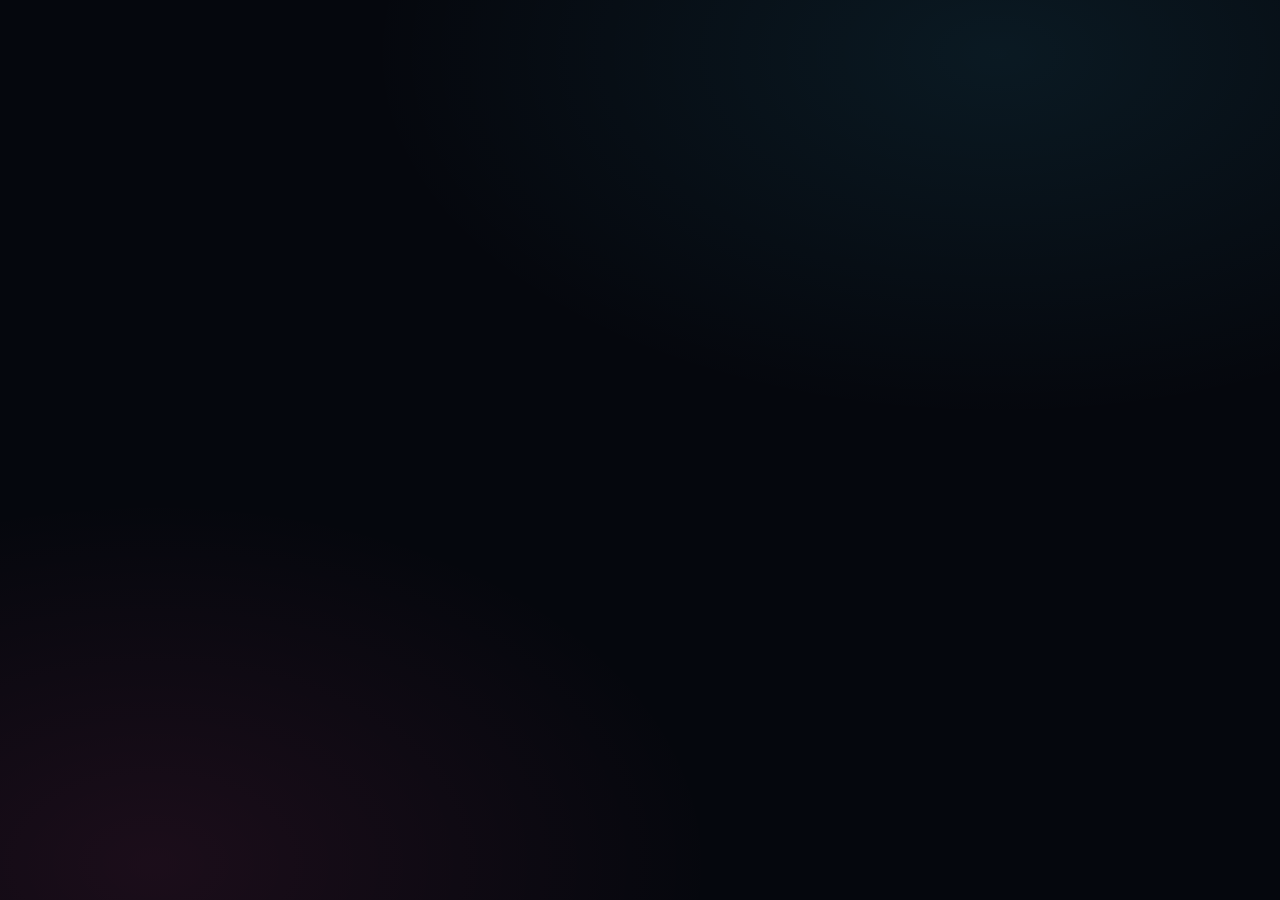
==== hansum-saigon.html @ 5d77c316 "feat: complete Saigon and Da Nang drink images - Saigon: new Signature images (images/drinks/saigon/" ====
<!DOCTYPE html>
<html lang="en">
<head>
<meta name="hansum-version" content="HANSUM-SAIGON-ORDER-V21-PORT-20260922">
<!-- HANSUM-SAIGON-ORDER-V21-PORT-20260922 -->
<meta charset="UTF-8">
<meta name="viewport" content="width=device-width,initial-scale=1,viewport-fit=cover">
<meta name="theme-color" content="#05070d">
<title>HANSUM — Shisha Omakase · v5.9.0</title>
<script src="js/vue.global.js"></script>
<script>/* Paste your deployed Cloudflare Worker URL here to enable Telegram orders. */ window.HANSUM_SAIGON_TELEGRAM_ENDPOINT = 'https://hansum-telegram-saigon.siuking0406.workers.dev';</script>
<link rel="stylesheet" href="css/order.css">
<script src="js/order-ui.js"></script>
</head>
<body>
<a class="skip" href="#main">Skip to main content</a>
<svg width="0" height="0" style="position:absolute" aria-hidden="true" focusable="false">
  <defs>
    <symbol id="i-check" viewBox="0 0 24 24"><path d="M5 12.5l4.5 4.5L19 7.5"/></symbol>
    <symbol id="i-plus" viewBox="0 0 24 24"><path d="M12 5v14M5 12h14"/></symbol>
    <symbol id="i-minus" viewBox="0 0 24 24"><path d="M5 12h14"/></symbol>
    <symbol id="i-left" viewBox="0 0 24 24"><path d="M15 5l-7 7 7 7"/></symbol>
    <symbol id="i-right" viewBox="0 0 24 24"><path d="M9 5l7 7-7 7"/></symbol>
    <symbol id="i-arrow" viewBox="0 0 24 24"><path d="M4 12h15M13 6l6 6-6 6"/></symbol>
    <symbol id="i-down" viewBox="0 0 24 24"><path d="M5 9l7 7 7-7"/></symbol>
    <symbol id="i-up" viewBox="0 0 24 24"><path d="M5 15l7-7 7 7"/></symbol>
    <symbol id="i-close" viewBox="0 0 24 24"><path d="M6 6l12 12M18 6L6 18"/></symbol>
    <symbol id="i-copy" viewBox="0 0 24 24"><rect x="9" y="9" width="11" height="11" rx="2"/><path d="M5 15V6a2 2 0 012-2h8"/></symbol>
    <symbol id="i-out" viewBox="0 0 24 24"><path d="M8 16L18 6M9 6h9v9"/></symbol>
    <symbol id="i-edit" viewBox="0 0 24 24"><path d="M4 20l4-1 11-11-3-3L5 16l-1 4zM14 7l3 3"/></symbol>
    <symbol id="i-lock" viewBox="0 0 24 24"><rect x="5" y="11" width="14" height="9" rx="2"/><path d="M8 11V8a4 4 0 018 0v3"/></symbol>
    <symbol id="i-alert" viewBox="0 0 24 24"><circle cx="12" cy="12" r="9"/><path d="M12 7.5v5.5M12 16.5v.01"/></symbol>
  </defs>
</svg>
<div id="app" v-cloak></div>

<script>
const {createApp}=Vue;
const urlParams=new URLSearchParams(window.location.search);
const rawQrTable=(urlParams.get('table')||'').trim().toUpperCase();
const normalizeTable=(value)=>{
  if(/^\d+$/.test(value)){
    const n=Number(value);
    if(n>=1&&n<=12)return String(n).padStart(2,'0');
  }
  return value;
};
const qrTable=normalizeTable(rawQrTable);
const allowedTables=['01','02','03','04','05','06','07','08','09','10','11','12'];
const hasQrTable=allowedTables.includes(qrTable);
/* Drink photos are display-only: keep them out of the basket, localStorage and Telegram payload. */
const basketItem=({img,imgPos,...rest})=>rest;
createApp({
template:HansumOrderUI.template,
mixins:[HansumOrderUI.mixin],
data(){return{
/* V2.1 interface: this page's location facts, shown by the shared UI (js/order-ui.js). Values are the ones the previous template hard-coded. */
L:{name:"Saigon",city:"Ho Chi Minh City",handle:"hansum.saigon",chooser:true,wifi:{ssid:"HANSUM",pass:"hansum12"},ig:"https://www.instagram.com/hansum.saigon/",map:"https://www.google.com/maps/search/?api=1&query=30B%20Ng%C3%B4%20%C4%90%E1%BB%A9c%20K%E1%BA%BF%2C%20B%E1%BA%BFn%20Ngh%C3%A9%2C%20District%201%2C%20Ho%20Chi%20Minh%20City%2C%20Vietnam",qrIg:"images/qr-saigon-ig.png",qrMap:"images/qr-saigon-map.png",drinkPhoto:"images/welcome-drinks.jpg",drinkPos:"50% 55%"},
/* Shisha options as previously passed to selectShisha()/selectRefill() by the template (single source for display and selection). */
shishaOptions:[{type:'Classic',name:'Blonde Leaf',price:580000,fruitHead:false},{type:'Premium',name:'Dark Leaf',price:780000,fruitHead:false},{type:'Fruit Head',name:'Fresh Fruit',price:1180000,fruitHead:true}],
refillOptions:[{type:'Refill Blonde',name:'Refill — Blonde Leaf',price:480000,leaf:'Blonde Leaf'},{type:'Refill Dark',name:'Refill — Dark Leaf',price:580000,leaf:'Dark Leaf'}],
stepNames:{1:'SHISHA',2:'BOWL',3:'FLAVOR',4:'STRENGTH',5:'COOLING',6:'ADD-ONS',7:'REVIEW'},
step:0,
tables:['01','02','03','04','05','06','07','08','09','10','11','12'],
locale:'en',languages:[{code:'en',label:'EN'},{code:'zh',label:'中文'},{code:'ko',label:'한국어'}],
translations:{
en:{wantMore:'WANT SOMETHING ELSE?',orderMoreTitle:'Order More',orderMoreHint:'Order more Shisha or Drinks anytime. The menu is still open.',drinksBtn:'DRINKS',shishaBtn:'SHISHA',back:'BACK',table:'TABLE',qrTable:'SAIGON · QR TABLE',step:'STEP',welcome:'WELCOME TO HANSUM',chooseTable:'Choose your table',chooseTableHint:'Select your table to begin your Hansum experience.',continue:'CONTINUE',shishaSelection:'Shisha Selection',shishaHint:'Choose your leaf experience.',addons:'ADD-ONS',reviewOrder:'REVIEW ORDER',subtotal:'Subtotal',vat:'8/10% VAT NOT INCLUDED',vatSentence:'Prices are exclusive of 8/10% VAT.',sending:'SENDING…',confirmShisha:'CONFIRM SHISHA ORDER',shishaSent:'SHISHA ORDER SENT',thankYou:'Thank You',shishaSentHint:'Your shisha order has been confirmed and sent to our team.',orderMore:'ORDER DRINKS & MORE',finish:'FINISH',addToOrder:'Add to your order',addToOrderHint:'Add drinks and other items. Your shisha order has already been sent to our team.',drinkCategories:'Drink categories',add:'ADD',reviewDrinkOrder:'REVIEW DRINK ORDER',additionalOrder:'ADDITIONAL ORDER',cat_Cocktails:'Cocktails',cat_FrozenSeries:'Frozen Series',cat_86:'-86°C Frozen Coffee',cat_Coffee:'Coffee',cat_Shooters:'Shooters',cat_Mocktails:'Mocktails & Soft Drinks',cat_Beer:'Beer · Soju · Wine',cat_Bottle:'Bottle Service'},
zh:{wantMore:'想再點些甚麼？',orderMoreTitle:'加點',orderMoreHint:'隨時可加點水煙或飲品，餐牌一直開放。',drinksBtn:'飲品',shishaBtn:'水煙',back:'返回',table:'枱號',qrTable:'QR 枱號',step:'步驟',welcome:'歡迎來到 HANSUM',chooseTable:'選擇您的枱號',chooseTableHint:'選擇枱號後，即可開始您的 Hansum 體驗。',continue:'繼續',shishaSelection:'水煙選擇',shishaHint:'選擇您喜歡的煙葉體驗。',addons:'附加選項',reviewOrder:'查看訂單',subtotal:'小計',vat:'未含 8/10% VAT',vatSentence:'價格未包括 8/10% VAT。',sending:'正在傳送…',confirmShisha:'確認水煙訂單',shishaSent:'水煙訂單已傳送',thankYou:'謝謝您',shishaSentHint:'您的水煙訂單已確認並傳送給我們的團隊。',orderMore:'加點飲品及其他項目',finish:'完成',addToOrder:'加入您的訂單',addToOrderHint:'加入飲品及其他項目；水煙訂單已經傳送給團隊。',drinkCategories:'飲品分類',add:'加入',reviewDrinkOrder:'查看飲品訂單',additionalOrder:'加點訂單',cat_Cocktails:'雞尾酒',cat_FrozenSeries:'冰沙系列',cat_86:'-86°C 冰凍咖啡',cat_Coffee:'咖啡',cat_Shooters:'Shot 酒',cat_Mocktails:'無酒精雞尾酒及軟飲',cat_Beer:'啤酒 · 燒酒 · 葡萄酒',cat_Bottle:'整瓶酒服務'},
ko:{wantMore:'더 필요하신가요?',orderMoreTitle:'추가 주문',orderMoreHint:'시샤와 음료를 언제든지 추가로 주문하실 수 있습니다. 메뉴는 계속 열려 있습니다.',drinksBtn:'음료',shishaBtn:'시샤',back:'뒤로',table:'테이블',qrTable:'QR 테이블',step:'단계',welcome:'HANSUM에 오신 것을 환영합니다',chooseTable:'테이블을 선택하세요',chooseTableHint:'테이블을 선택하고 Hansum 경험을 시작하세요.',continue:'계속',shishaSelection:'시샤 선택',shishaHint:'원하시는 리프 경험을 선택하세요.',addons:'추가 옵션',reviewOrder:'주문 확인',subtotal:'소계',vat:'8/10% VAT 별도',vatSentence:'가격에는 8/10% VAT가 포함되어 있지 않습니다.',sending:'전송 중…',confirmShisha:'시샤 주문 확정',shishaSent:'시샤 주문 전송 완료',thankYou:'감사합니다',shishaSentHint:'시샤 주문이 확인되어 팀에 전송되었습니다.',orderMore:'음료 및 추가 메뉴 주문',finish:'완료',addToOrder:'주문에 추가',addToOrderHint:'음료와 추가 메뉴를 선택하세요. 시샤 주문은 이미 팀에 전송되었습니다.',drinkCategories:'음료 카테고리',add:'추가',reviewDrinkOrder:'음료 주문 확인',additionalOrder:'추가 주문',cat_Cocktails:'칵테일',cat_FrozenSeries:'프로즌 시리즈',cat_86:'-86°C 프로즌 커피',cat_Coffee:'커피',cat_Shooters:'슈터',cat_Mocktails:'목테일 & 소프트 드링크',cat_Beer:'맥주 · 소주 · 와인',cat_Bottle:'보틀 서비스'}
},
order:{table:hasQrTable?qrTable:'',shishaType:'',shishaName:'',price:0,bowl:'',flavorType:'',specific:'',other:'',intensity:5,mint:0,mintiness:0,addons:[],otherAddon:''},
selectedDirections:[],
flavorDirections:[],
specificFlavors:[
{icon:'🍏',name:'DOUBLE APPLE'},{icon:'🌿',name:'MINT'},{icon:'💕',name:'LOVE 66'},{icon:'🍓',name:'LADYKILLER'}
],
addonOptions:[
{icon:'🧊',name:'Ice Hose Cooling',price:100000},
{icon:'🍵',name:'Tea Base',price:50000},
{icon:'🥛',name:'Milk Base',price:50000},
{icon:'🥃',name:'Liquor Base (2 shots)',price:150000,note:'2 shots'},
{icon:'☕',name:'Coffee Base',price:50000}
],
otherAddonEnabled:false,
basket:[],sending:false,sendMessage:'',shishaSent:false,drinkSent:false,additionalSeq:0,sessionRef:'',shishaOrderRef:'',drinkOrderRef:'',
moreCategories:[
 {label:'SIGNATURE',name:'Cocktails',items:[
  {name:'Tokyo by Night (Jupiter)',price:248000,img:'images/drinks/saigon/signature/tokyo-by-night-jupiter.webp',note:'Gin · Luxardo Maraschino Liqueur · Chocolate Liqueur'},
  {name:'Fly to the Moon',price:248000,img:'images/drinks/saigon/signature/fly-to-the-moon.webp',note:'Butterfly Pea-Infused Gin · Rosemary · Honey · Lime · Coconut Juice'},
  {name:'Cocotini (Mercury)',price:248000,img:'images/drinks/saigon/signature/cocotini-mercury.webp',note:'Rum · Coconut · Lime · Cream'},
  {name:'Old But Gold (Mars)',price:248000,img:'images/drinks/saigon/signature/old-but-gold-mars.webp',note:'Gin · Disaronno Liqueur · Umeshu · Ginger Ale'},
  {name:'Yummy (Earth)',price:248000,img:'images/drinks/saigon/signature/yummy-earth.webp',note:'Rum · Tamarind · Tabasco · Lime · Craft Beer · Bacon'},
  {name:'Sunny Sour (Venus)',price:248000,img:'images/drinks/saigon/signature/sunny-sour-venus.webp',note:'Whiskey · Jägermeister · Orangecello · Passion Fruit · Lime · Egg White'},
  {name:'California Gold (Sun)',price:248000,img:'images/drinks/saigon/signature/california-gold-sun.webp',note:'Chamomile-Infused Gin · Pineapple · Coconut · Lime'},
  {name:'Umamamia (Saturn)',price:248000,img:'images/drinks/saigon/signature/umamamia-saturn.webp',note:'Whiskey · Olive · Cherry Brandy · Bénédictine D.O.M. · Angostura'},
  {name:'Diamond Blossom (Uranus)',price:248000,img:'images/drinks/saigon/signature/diamond-blossom-uranus.webp',note:'Butterfly Pea-Infused Gin · Limoncello · Honey · Lime'},
  {name:"Bartender's Choice",price:248000,img:'images/drinks/saigon/signature/bartenders-choice.webp',note:'Feel free to ask our bartender'}]},
 {label:'CLASSIC',name:'Cocktails',items:[
  {name:'Dry Martini',price:188000,img:'images/drinks/saigon/classic-dry-martini.webp'},{name:'Negroni',price:188000,img:'images/drinks/saigon/classic-negroni.webp'},{name:'Gimlet',price:188000,img:'images/drinks/saigon/classic-gimlet.webp'},{name:"Bee's Knees",price:188000,img:'images/drinks/saigon/classic-bees-knees.webp'},
  {name:'Mojito',price:188000,img:'images/drinks/saigon/classic-mojito.webp'},{name:'Boulevardier',price:188000,img:'images/drinks/saigon/classic-boulevardier.webp'},{name:'Daiquiri',price:188000,img:'images/drinks/saigon/classic-daiquiri.webp'},{name:'Old Fashioned',price:188000,img:'images/drinks/saigon/classic-old-fashioned.webp'},
  {name:'Piña Colada',price:188000,img:'images/drinks/saigon/classic-pina-colada.webp'},{name:'Whiskey Sour',price:188000,img:'images/drinks/saigon/classic-whiskey-sour.webp'},{name:'Espresso Martini',price:188000,img:'images/drinks/saigon/classic-espresso-martini.webp'},{name:'Manhattan',price:188000,img:'images/drinks/saigon/classic-manhattan.webp'},
  {name:'Blue Hawaii',price:188000,img:'images/drinks/saigon/classic-blue-hawaii.webp'},{name:'White Russian',price:188000,img:'images/drinks/saigon/classic-white-russian.webp'},{name:'Tequila Sunrise',price:188000,img:'images/drinks/saigon/classic-tequila-sunrise.webp'},{name:'Cosmopolitan',price:188000,img:'images/drinks/saigon/classic-cosmopolitan.webp'},
  {name:'Singapore Sling',price:188000,img:'images/drinks/saigon/classic-singapore-sling.webp'},{name:'Margarita',price:188000,img:'images/drinks/saigon/classic-margarita.webp'},{name:'Long Island Iced Tea',price:188000,img:'images/drinks/saigon/classic-long-island-iced-tea.webp'},{name:'Adios Motherfucker (AMF)',price:188000,img:'images/drinks/saigon/classic-amf.webp'}]},
 {label:'TEA',name:'Tea',items:[
  {name:'Earl Grey',price:98000,img:'images/drinks/saigon/tea-earl-grey.webp'},{name:'Jasmine',price:98000,img:'images/drinks/saigon/tea-jasmine.webp'},{name:'Oolong Peach',price:98000,img:'images/drinks/saigon/tea-oolong-peach.webp'},{name:'Chamomile',price:98000,img:'images/drinks/saigon/tea-chamomile.webp'},
  {name:'Dehydrated Rose',price:98000,img:'images/drinks/saigon/tea-dehydrated-rose.webp'},{name:'Peppermint',price:98000,img:'images/drinks/saigon/tea-peppermint.webp'}]},
 {label:'COFFEE',name:'Coffee',items:[
  {name:'Espresso',price:88000,img:'images/drinks/saigon/coffee-espresso.webp'},{name:'Double Espresso',price:98000,img:'images/drinks/saigon/coffee-double-espresso.webp'},{name:'Americano',price:88000,img:'images/drinks/saigon/coffee-americano.webp'},
  {name:'Latte',price:88000,img:'images/drinks/saigon/coffee-latte.webp'},{name:'Vietnamese Iced Milk Coffee',price:98000,img:'images/drinks/saigon/coffee-vietnamese-iced-milk.webp'},{name:'Hand Drip Coffee',price:98000,img:'images/drinks/saigon/coffee-hand-drip.webp'}]},
 {label:'SHOTS',name:'Shooters',items:[
  {name:'Baby Guinness',price:118000,img:'images/drinks/saigon/shot-baby-guinness.webp',note:'Kahlúa · Baileys'},{name:'B52',price:138000,img:'images/drinks/saigon/shot-b52.webp',note:'Kahlúa · Baileys · Cointreau'},
  {name:'B55',price:158000,img:'images/drinks/saigon/shot-b55.webp',note:'Kahlúa · Baileys · Absinthe'},{name:'Duck Fart',price:148000,img:'images/drinks/saigon/shot-duck-fart.webp',note:'Kahlúa · Baileys · Whiskey'},
  {name:'Jelly Fish',price:158000,img:'images/drinks/saigon/shot-jelly-fish.webp',note:'Cacao Liqueur · Amaretto · Baileys'},{name:'Rainbow 6 Shots',price:500000,img:'images/drinks/saigon/shot-rainbow-6.webp'}]},
 {label:'REFRESH',name:'Mocktails · Soft Drinks · Water',items:[
  {name:'Mocktail',price:108000,img:'images/drinks/saigon/mocktail.webp'},{name:'Red Bull',price:65000,img:'images/drinks/saigon/soft-red-bull.webp'},{name:'Coca-Cola Original',price:65000,img:'images/drinks/saigon/soft-coca-cola-original.webp'},{name:'Coca-Cola Zero',price:65000,img:'images/drinks/saigon/soft-coca-cola-zero.webp'},{name:'Sprite',price:65000,img:'images/drinks/saigon/soft-sprite.webp'},
  {name:'Tonic Water',price:65000,img:'images/drinks/saigon/soft-tonic-water.webp'},{name:'Soda Water',price:65000,img:'images/drinks/saigon/soft-soda-water.webp'},{name:'Ginger Ale',price:65000,img:'images/drinks/saigon/soft-ginger-ale.webp'},
  {name:'Orange Juice',price:65000,img:'images/drinks/saigon/juice-orange.webp'},{name:'Pineapple Juice',price:65000,img:'images/drinks/saigon/juice-pineapple.webp'},{name:'Apple Juice',price:65000,img:'images/drinks/saigon/juice-apple.webp'},{name:'La Vie Still Water',price:78000,img:'images/drinks/saigon/water-lavie-still.webp'},{name:'La Vie Sparkling Water',price:78000,img:'images/drinks/saigon/water-lavie-sparkling.webp'}]},
 {label:'WINE',name:'Wine · Beer · Soju',items:[
  {name:'Nu Comme un Verre — Bordeaux AOC',price:980000,img:'images/drinks/saigon/wine-nu-comme-un-verre.webp',note:'Bottle · Merlot (Vegan)'},
  {name:'Le Cancre — Bordeaux AOP',price:880000,img:'images/drinks/saigon/wine-le-cancre.webp',note:'Bottle · Merlot · Cabernet Sauvignon · Cabernet Franc'},
  {name:'Domaine UBY N°7 — IGP Côtes de Gascogne',price:160000,img:'images/drinks/saigon/wine-uby-n7.webp',note:'Glass · Merlot · Tannat'},
  {name:"L'Exalté — Bordeaux AOP",price:180000,img:'images/drinks/saigon/wine-lexalte.webp',note:'Glass · Sauvignon Blanc'},
  {name:'Domaine UBY N°3 — IGP Côtes de Gascogne',price:180000,img:'images/drinks/saigon/wine-uby-n3.webp',note:'Glass · Colombard · Sauvignon Blanc'},
  {name:'Le Hardi — Bordeaux Rosé',price:980000,img:'images/drinks/saigon/wine-le-hardi.webp',note:'Bottle · Cabernet Franc · Cabernet Sauvignon'},
  {name:'Tiger Draft',price:88000,img:'images/drinks/saigon/beer-tiger-draft.webp'},{name:'Kronenbourg 1664 Blanc',price:98000,img:'images/drinks/saigon/beer-kronenbourg-1664-blanc.webp'},{name:'Carlsberg',price:98000,img:'images/drinks/saigon/beer-carlsberg.webp'},{name:'Tuborg',price:98000,img:'images/drinks/saigon/beer-tuborg.webp'},
  {name:'Chamisul Original Soju',price:168000,img:'images/drinks/saigon/soju-chamisul-original.webp'},{name:'Makgeolli',price:188000,img:'images/drinks/saigon/makgeolli.webp'}]},
 {label:'PREMIUM',name:'Bottle Service',items:[
  {name:'Safiro Classic',price:1800000},{name:'Bombay Sapphire',price:2000000},{name:'Tanqueray',price:2200000},{name:'Roku',price:2400000},{name:"Hendrick's",price:3400000},
  {name:'Jose Cuervo Silver',price:1800000},{name:'Jose Cuervo Reposado',price:1800000},{name:'Patron Silver',price:4100000},
  {name:'Absolut',price:1800000},{name:'Grey Goose',price:3000000},
  {name:'Jim Beam White',price:1800000},{name:'Jack Daniels',price:2200000},{name:"Dewar's 12 Years",price:2200000},{name:'Tenjaku Blended Malt',price:2500000},
  {name:"Maker's Mark",price:2500000},{name:'Monkey Shoulder',price:2900000},{name:"The Glenlivet Founder's Reserve",price:3600000},
  {name:'Bacardi White Rum',price:1800000},{name:'Captain Morgan',price:2000000},{name:'Zacapa Ambar 12',price:2600000},
  {name:'Alfonso X.O',price:1800000},{name:'Hennessy V.S.O.P',price:3400000}]}
]
}},
watch:{
  order:{deep:true,handler(){this.persistState()}},
  basket:{deep:true,handler(){this.persistState()}},
  step(){this.persistState()}
},
computed:{
showSpecific(){return this.order.shishaType==='Classic'||this.order.shishaType==='Refill Blonde'},
canContinueFlavor(){
if(this.order.flavorType==='Other')return this.order.other.trim().length>0;
if(this.order.flavorType==='Omakase'||this.order.flavorType==='Specific')return true;
return this.selectedDirections.length>0
},
flavorSummary(){
if(this.order.flavorType==='Specific')return this.order.specific;
if(this.order.flavorType==='Other')return this.order.other;
if(this.order.flavorType==='Omakase')return 'HANSUM OMAKASE';
return this.selectedDirections.join(' · ')
},
flavorSelectedLabel(){
if(this.order.flavorType==='Other')return this.flavorSummary.trim();
return this.flavorSummary.toLowerCase().replace(/\b[a-z]/g,c=>c.toUpperCase())
},
bowlLabel(){const b=this.order.bowl||'';if(b.indexOf('Egyptian')===0)return 'Egyptian Bowl';if(b.indexOf('Phunnel')===0)return 'Phunnel Bowl';return b},
addonTotal(){return this.order.addons.reduce((s,a)=>s+a.price,0)},
totalPrice(){return this.order.price+this.addonTotal},
grandTotal(){return this.order.price+this.addonTotal+this.basket.reduce((s,i)=>s+i.price*i.qty,0)},
basketTotal(){return this.basket.reduce((s,i)=>s+i.price*i.qty,0)},
basketCount(){return this.basket.reduce((s,i)=>s+i.qty,0)},
  prefMax(){return this.order.shishaType==='Classic'?5:10},
  displayStep(){return this.step>=6?this.step-1:this.step},
  tableLocked(){return hasQrTable},
  vatLabel(){return this.t('vat')},
  localizedStepNames(){
    const labels={en:{1:'SHISHA',2:'BOWL',3:'FLAVOR',4:'PREFERENCES',5:'COOLING',6:'ADD-ONS',7:'REVIEW'},zh:{1:'水煙',2:'煙碗',3:'風味',4:'偏好',5:'涼感',6:'附加選項',7:'確認'},ko:{1:'시샤',2:'보울',3:'향',4:'선호도',5:'쿨링',6:'추가 옵션',7:'확인'}};
    return labels[this.locale]||labels.en
  }
},
methods:{
  t(key){return (this.translations[this.locale]&&this.translations[this.locale][key])||this.translations.en[key]||key},
  setLocale(locale){this.locale=locale;try{localStorage.setItem('hansumLocale',locale)}catch(e){}},
  categoryTitle(cat){const keys={'Cocktails':'cat_Cocktails','Frozen Series':'cat_FrozenSeries','-86°C Frozen Coffee':'cat_86','Coffee':'cat_Coffee','Shooters':'cat_Shooters','Mocktails & Soft Drinks':'cat_Mocktails','Beer · Soju · Wine':'cat_Beer','Bottle Service':'cat_Bottle'};return this.t(keys[cat.name]||cat.name)},
  scrollToCategory(index){const target=document.getElementById('category-'+index);if(target)target.scrollIntoView({behavior:'smooth',block:'start'})},
  next(){if(this.step<8)this.step++},
clampPreferences(){
  const max=this.prefMax;
  if(this.order.intensity>max)this.order.intensity=max;
  if(this.order.intensity<0)this.order.intensity=0;
  if(this.order.mint>max)this.order.mint=max;
  if(this.order.mint<0)this.order.mint=0;
  if(this.order.mintiness>max)this.order.mintiness=max;
  if(this.order.mintiness<0)this.order.mintiness=0;
},
setPref(field,event){
  let v=Math.round(Number(event.target.value));
  if(!Number.isFinite(v))v=1;
  if(v<0)v=0;
  const max=this.prefMax;
  if(v>max)v=max;
  this.order[field]=v;
  event.target.value=v;
},
nextFromPreferences(){this.clampPreferences();this.step=6},
setDirections(dark){
this.flavorDirections=dark?[
{icon:'🍓',name:'FRUITY',description:'Sweet and easy to enjoy.'},
{icon:'🍋',name:'CITRUS',description:'Bright and zesty.'},
{icon:'🍦',name:'CREAMY',description:'Smooth and dessert-like.'},
{icon:'🌸',name:'FLORAL',description:'Light and elegant.'},
{icon:'🍵',name:'TEA',description:'Aromatic and layered.'},
{icon:'🪵',name:'WOOD',description:'Deep and aromatic.'}
]:[
{icon:'🍓',name:'FRUITY',description:'Sweet and easy to enjoy.'},
{icon:'🍋',name:'CITRUS',description:'Bright and zesty.'},
{icon:'🍦',name:'CREAMY',description:'Smooth and dessert-like.'}
]},
selectShisha(type,name,price,fruitHead){
Object.assign(this.order,{shishaType:type,shishaName:name,price,bowl:'',flavorType:'',specific:'',other:''});
this.selectedDirections=[];
this.setDirections(type!=='Classic');
this.clampPreferences();
this.step=fruitHead?3:2
},
selectRefill(name,price,leaf){
Object.assign(this.order,{shishaType:leaf==='Blonde Leaf'?'Refill Blonde':'Refill Dark',shishaName:name,price,bowl:'',flavorType:'',specific:'',other:''});
this.selectedDirections=[];
this.setDirections(leaf!=='Blonde Leaf');
this.clampPreferences();
this.step=3
},
selectBowl(bowl){this.order.bowl=bowl;this.step=3},
toggleDirection(d){
this.order.flavorType='Direction';this.order.specific='';
const i=this.selectedDirections.indexOf(d);
if(i>-1)this.selectedDirections.splice(i,1);
else if(this.selectedDirections.length<3)this.selectedDirections.push(d);
else this.say('You can blend up to three. Tap one to swap it out.')
},
selectSpecific(f){this.order.flavorType='Specific';this.order.specific=f;this.order.other='';this.selectedDirections=[]},
selectOther(){this.order.flavorType='Other';this.order.specific='';this.selectedDirections=[]},
selectOmakase(){this.order.flavorType='Omakase';this.order.specific='';this.order.other='';this.selectedDirections=[]},
nextFromFlavor(){if(this.canContinueFlavor)this.step=4},
toggleAddon(a){
const i=this.order.addons.findIndex(x=>x.name===a.name);
if(i>-1)this.order.addons.splice(i,1);else this.order.addons.push({name:a.name,price:a.price})
},
isAddonSelected(n){return this.order.addons.some(a=>a.name===n)},
toggleOtherAddon(){this.otherAddonEnabled=!this.otherAddonEnabled;if(!this.otherAddonEnabled)this.order.otherAddon=''},
itemQty(name){const item=this.basket.find(x=>x.name===name);return item?item.qty:0},
changeQty(item,delta){
  const i=this.basket.findIndex(x=>x.name===item.name);
  if(i<0 && delta>0){this.basket.push({...basketItem(item),qty:1});return}
  if(i<0)return;
  this.basket[i].qty+=delta;
  if(this.basket[i].qty<=0)this.basket.splice(i,1);
},
generateRef(prefix){
  if(this.sessionRef)return `${prefix}-${this.sessionRef}`;
  const d=new Date();
  const stamp=`${String(d.getFullYear()).slice(-2)}${String(d.getMonth()+1).padStart(2,'0')}${String(d.getDate()).padStart(2,'0')}`;
  this.sessionRef=`${stamp}-${Math.random().toString(36).slice(2,6).toUpperCase()}`;
  this.persistState();
  return `${prefix}-${this.sessionRef}`;
},
persistState(){
  try{localStorage.setItem('hansumOrderV55',JSON.stringify({step:this.step,order:this.order,selectedDirections:this.selectedDirections,basket:this.basket,shishaSent:this.shishaSent,drinkSent:this.drinkSent,additionalSeq:this.additionalSeq,sessionRef:this.sessionRef,shishaOrderRef:this.shishaOrderRef,drinkOrderRef:this.drinkOrderRef,otherAddonEnabled:this.otherAddonEnabled,sentLog:this.sentLog,tableConfirmed:this.tableConfirmed}));}catch(e){}
},
restoreState(){
  try{
    const raw=localStorage.getItem('hansumOrderV55') || localStorage.getItem('hansumOrderV53'); if(!raw)return;
    const saved=JSON.parse(raw);
    if(saved.order)Object.assign(this.order,saved.order);
    if(Array.isArray(saved.selectedDirections))this.selectedDirections=saved.selectedDirections;
    if(Array.isArray(saved.basket))this.basket=saved.basket;
    this.shishaSent=!!saved.shishaSent; this.drinkSent=!!saved.drinkSent; this.additionalSeq=Number(saved.additionalSeq)||0;
    this.sessionRef=saved.sessionRef||''; this.shishaOrderRef=saved.shishaOrderRef||''; this.drinkOrderRef=saved.drinkOrderRef||'';
    this.otherAddonEnabled=!!saved.otherAddonEnabled;
    if(Array.isArray(saved.sentLog))this.sentLog=saved.sentLog;
    this.tableConfirmed=!!saved.tableConfirmed||!!(saved.order&&saved.order.table&&Number(saved.step)>0);
    if(this.shishaSent && !this.drinkSent && Number(saved.step)>=8)this.step=8;
    else if(this.drinkSent)this.step=11;
    else if(Number.isInteger(saved.step))this.step=Math.min(saved.step,10);
    if(this.order.shishaType)this.setDirections(this.order.shishaType!=='Classic');
    this.clampPreferences();
  }catch(e){console.warn('Could not restore order',e)}
},
clearSavedOrder(){try{localStorage.removeItem('hansumOrderV55')}catch(e){}},
formatPrice(n){return Number(n).toLocaleString('en-US')},
back(){
if(this.step<=0)return;
if(this.step===1){this.step=0;return}
if(this.step===9){this.step=this.drinksFrom||0;return}
if(this.step===10){this.step=9;return}
if(this.step===3&&(this.order.shishaType==='Fruit Head'||this.order.shishaType==='Refill Blonde'||this.order.shishaType==='Refill Dark')){this.step=1;return}
if(this.step===6){this.step=4;return}
this.step--
},
async confirmOrder(){
  if(this.sending)return;
  /* First shisha of the session = the original order. Once it has been sent, every further shisha is a NEW additional order. */
  const additional=this.shishaSent;
  const logTitle=this.orderLogTitle();
  this.sending=true; this.sendMessage='';
  let payload;
  if(additional){
    this.drinkOrderRef=this.additionalRef();
    payload={type:'additional-order',orderRef:this.drinkOrderRef,parentOrderRef:this.shishaOrderRef,additionalNo:this.nextAdditionalNo(),table:this.order.table,order:{...this.order,addons:this.order.addons.map(a=>({...a})),flavorType:this.flavorSummary},subtotal:this.totalPrice,total:this.totalPrice,vatNote:'Prices are exclusive of 8/10% VAT.',createdAt:new Date().toISOString()};
  }else{
    this.shishaOrderRef=this.generateRef('SH');
    payload={type:'shisha',orderRef:this.shishaOrderRef,table:this.order.table,order:{...this.order,flavorType:this.flavorSummary},subtotal:this.totalPrice,total:this.totalPrice,vatNote:'Prices are exclusive of 8/10% VAT.',createdAt:new Date().toISOString()};
  }
  try{
    await this.sendToTelegram(payload);
    if(additional){
      this.additionalSeq=this.nextAdditionalNo();this.drinkSent=true;this.logSent('Additional shisha',this.drinkOrderRef,logTitle,this.totalPrice);this.resetShishaSelection();
      this.sendMessage='';this.step=11;this.persistState();
    }else{
      this.shishaSent=true;this.logSent('Shisha',this.shishaOrderRef,logTitle,this.totalPrice);this.sendMessage='';this.step=8;this.persistState();
    }
  }catch(e){
    console.error(e);this.sendMessage='We could not send the order to our team. Please try again. Your selection is saved on this device.';
  }finally{this.sending=false}
},
/* A new additional order starts here: the previous additional order (if any) is finished, so its "sent" state is cleared. */
startMoreOrder(){this.sendMessage='';this.drinkSent=false;this.drinkOrderRef='';this.drinksFrom=(this.step===8||this.step===11||this.step===0)?this.step:0;this.step=9},
startMoreShisha(){
  this.sendMessage='';this.drinkSent=false;this.drinkOrderRef='';
  if(this.shishaSent)this.resetShishaSelection();
  this.step=1;
},
resetShishaSelection(){
  Object.assign(this.order,{shishaType:'',shishaName:'',price:0,bowl:'',flavorType:'',specific:'',other:'',intensity:5,mint:0,mintiness:0,addons:[],otherAddon:''});
  this.selectedDirections=[];this.flavorDirections=[];this.otherAddonEnabled=false;this.shishaMode='new';
},
nextAdditionalNo(){return (Number(this.additionalSeq)||0)+1},
additionalRef(){
  const base=this.shishaOrderRef||this.generateRef('AD');
  return base+'-A'+String(this.nextAdditionalNo()).padStart(2,'0');
},
addMoreItem(item){
  const existing=this.basket.find(x=>x.name===item.name);
  if(existing)existing.qty++;else this.basket.push({...basketItem(item),qty:1});
},
async sendFinalOrder(){
  if(this.sending || !this.basketCount || this.drinkSent)return;
  this.sending=true;this.sendMessage='';
  this.drinkOrderRef=this.additionalRef();
  const logTitle=this.basket.map(i=>i.qty+'× '+i.name).join(', '),logTotal=this.basketTotal;
  const payload={type:'additional-order',orderRef:this.drinkOrderRef,parentOrderRef:this.shishaOrderRef,additionalNo:this.nextAdditionalNo(),table:this.order.table,basket:this.basket.map(i=>({...i})),subtotal:this.basketTotal,total:this.basketTotal,vatNote:'Prices are exclusive of 8/10% VAT.',createdAt:new Date().toISOString()};
  try{
    await this.sendToTelegram(payload);
    /* The items are now sent: empty the cart so they can never be sent again with the next additional order. */
    this.additionalSeq=this.nextAdditionalNo();this.drinkSent=true;this.logSent('Drinks',this.drinkOrderRef,logTitle,logTotal);this.basket=[];this.sendMessage='';this.step=11;this.persistState();
  }catch(e){
    console.error(e);this.sendMessage='We could not send the additional order to our team. Please try again. Your items are saved on this device.';
  }finally{this.sending=false}
},
async sendToTelegram(payload){
  const TELEGRAM_ENDPOINT=window.HANSUM_SAIGON_TELEGRAM_ENDPOINT||'';
  if(!TELEGRAM_ENDPOINT) throw new Error('Telegram endpoint is not configured');
  const res=await fetch(TELEGRAM_ENDPOINT,{method:'POST',headers:{'Content-Type':'application/json'},body:JSON.stringify(payload)});
  if(!res.ok)throw new Error('Telegram endpoint error');
},
finish(){this.clearSavedOrder();window.location.href='index.html'},
initializeQrTable(){
  if(!hasQrTable)return;
  try{
    const raw=localStorage.getItem('hansumOrderV55');
    if(raw){
      const saved=JSON.parse(raw);
      if(saved.order && saved.order.table && String(saved.order.table).toUpperCase()!==qrTable){
        localStorage.removeItem('hansumOrderV55');
        this.order={table:qrTable,shishaType:'',shishaName:'',price:0,bowl:'',flavorType:'',specific:'',other:'',intensity:5,mint:0,mintiness:0,addons:[],otherAddon:''};
        this.basket=[];this.shishaSent=false;this.drinkSent=false;this.additionalSeq=0;this.sessionRef='';this.shishaOrderRef='';this.drinkOrderRef='';this.selectedDirections=[];this.flavorDirections=[];this.otherAddonEnabled=false;this.sentLog=[];this.tableConfirmed=false;this.step=0;
      } else {
        this.restoreState();
        this.order.table=qrTable;
        this.step=0;
      }
    } else {this.order.table=qrTable;this.step=0;}
    this.persistState();
  }catch(e){this.order.table=qrTable;this.step=0;}
}
},
mounted(){
  try{const savedLocale=localStorage.getItem('hansumLocale');if(['en','zh','ko'].includes(savedLocale))this.locale=savedLocale}catch(e){}
  if(hasQrTable)this.initializeQrTable();
  else this.restoreState();
}
}).mount('#app');
</script>
</body>
</html>
---- css/order.css ----
/* Fonts are bundled locally (Bodoni Moda, Instrument Sans; SIL Open Font License). No external font requests. */
@font-face {
  font-family: 'Bodoni Moda';
  font-style: italic;
  font-weight: 400 800; font-display: swap;
  src: url(../fonts/BodoniModa-italic-latin-ext.woff2) format('woff2');
  unicode-range: U+0100-02BA, U+02BD-02C5, U+02C7-02CC, U+02CE-02D7, U+02DD-02FF, U+0304, U+0308, U+0329, U+1D00-1DBF, U+1E00-1E9F, U+1EF2-1EFF, U+2020, U+20A0-20AB, U+20AD-20C0, U+2113, U+2C60-2C7F, U+A720-A7FF;
}
@font-face {
  font-family: 'Bodoni Moda';
  font-style: italic;
  font-weight: 400 800; font-display: swap;
  src: url(../fonts/BodoniModa-italic-latin.woff2) format('woff2');
  unicode-range: U+0000-00FF, U+0131, U+0152-0153, U+02BB-02BC, U+02C6, U+02DA, U+02DC, U+0304, U+0308, U+0329, U+2000-206F, U+20AC, U+2122, U+2191, U+2193, U+2212, U+2215, U+FEFF, U+FFFD;
}
@font-face {
  font-family: 'Bodoni Moda';
  font-style: normal;
  font-weight: 400 800; font-display: swap;
  src: url(../fonts/BodoniModa-normal-latin-ext.woff2) format('woff2');
  unicode-range: U+0100-02BA, U+02BD-02C5, U+02C7-02CC, U+02CE-02D7, U+02DD-02FF, U+0304, U+0308, U+0329, U+1D00-1DBF, U+1E00-1E9F, U+1EF2-1EFF, U+2020, U+20A0-20AB, U+20AD-20C0, U+2113, U+2C60-2C7F, U+A720-A7FF;
}
@font-face {
  font-family: 'Bodoni Moda';
  font-style: normal;
  font-weight: 400 800; font-display: swap;
  src: url(../fonts/BodoniModa-normal-latin.woff2) format('woff2');
  unicode-range: U+0000-00FF, U+0131, U+0152-0153, U+02BB-02BC, U+02C6, U+02DA, U+02DC, U+0304, U+0308, U+0329, U+2000-206F, U+20AC, U+2122, U+2191, U+2193, U+2212, U+2215, U+FEFF, U+FFFD;
}
@font-face {
  font-family: 'Instrument Sans';
  font-style: normal;
  font-weight: 400 700;
  font-stretch: 100%; font-display: swap;
  src: url(../fonts/InstrumentSans-normal-latin-ext.woff2) format('woff2');
  unicode-range: U+0100-02BA, U+02BD-02C5, U+02C7-02CC, U+02CE-02D7, U+02DD-02FF, U+0304, U+0308, U+0329, U+1D00-1DBF, U+1E00-1E9F, U+1EF2-1EFF, U+2020, U+20A0-20AB, U+20AD-20C0, U+2113, U+2C60-2C7F, U+A720-A7FF;
}
@font-face {
  font-family: 'Instrument Sans';
  font-style: normal;
  font-weight: 400 700;
  font-stretch: 100%; font-display: swap;
  src: url(../fonts/InstrumentSans-normal-latin.woff2) format('woff2');
  unicode-range: U+0000-00FF, U+0131, U+0152-0153, U+02BB-02BC, U+02C6, U+02DA, U+02DC, U+0304, U+0308, U+0329, U+2000-206F, U+20AC, U+2122, U+2191, U+2193, U+2212, U+2215, U+FEFF, U+FFFD;
}

/* HANSUM ORDER — customer interface (Design V2.1 port)
   Direction: a printed omakase card at midnight. Black and deep navy, a single gold hairline,
   electric cyan for cool, one pink neon glow. Bodoni Moda for the voice, Instrument Sans for the work.
   Photography is the structure: the screens are cropped photographs, not cards. */

:root {
  --ink: #05070d;
  --night: #0a1226;
  --panel: #0d1428;
  --panel2: #131c38;
  --gold: #d8b56a;
  --gold-hi: #f0d99f;
  --gold-lo: #8d7442;
  --cyan: #3fd4ff;
  --pink: #ff4fa0;
  --mint: #79e6c4;
  --tx: #f4efe4;
  --mute: #a7abbc;
  --dim: #6c7188;
  --line: rgba(255, 255, 255, .1);
  --line-gold: rgba(216, 181, 106, .38);
  --serif: 'Bodoni Moda', 'Didot', 'Bodoni 72', Georgia, serif;
  --sans: 'Instrument Sans', system-ui, -apple-system, 'Segoe UI', Roboto, sans-serif;
  --ease: cubic-bezier(.2, .7, .2, 1);
  --top-h: 60px;
  --safe-t: env(safe-area-inset-top, 0px);
  --safe-b: env(safe-area-inset-bottom, 0px);
  --pad: 20px;
}

*, *::before, *::after { box-sizing: border-box; }
* { margin: 0; -webkit-tap-highlight-color: transparent; }
html, body { height: 100%; }
body {
  background: var(--ink); color: var(--tx); font: 400 16px/1.45 var(--sans);
  -webkit-font-smoothing: antialiased; text-rendering: optimizeLegibility; overflow: hidden;
  font-variant-numeric: lining-nums;
}
[v-cloak] { display: none; }
button { font: inherit; color: inherit; background: none; border: 0; padding: 0; cursor: pointer; text-align: inherit; }
button:disabled { cursor: not-allowed; }
a { color: inherit; }
ul { list-style: none; padding: 0; }
img { display: block; max-width: 100%; }
.num { font-variant-numeric: tabular-nums lining-nums; }
:focus-visible { outline: 2px solid var(--cyan); outline-offset: 2px; }
[tabindex="-1"]:focus { outline: none; }
.skip { position: fixed; left: 8px; top: -60px; z-index: 999; background: var(--gold); color: #1a1408; padding: 10px 14px; border-radius: 6px; font-weight: 600; }
.skip:focus { top: 8px; }
.ic { width: 20px; height: 20px; fill: none; stroke: currentColor; stroke-width: 1.8; stroke-linecap: round; stroke-linejoin: round; flex: none; }

/* ---------- frame ---------- */
#app {
  height: 100dvh; display: flex; justify-content: center; align-items: stretch;
  background: radial-gradient(900px 520px at 78% 6%, rgba(63, 212, 255, .09), transparent 70%),
              radial-gradient(800px 520px at 12% 96%, rgba(255, 79, 160, .09), transparent 70%), var(--ink);
}
.shell {
  position: relative; width: 100%; height: 100dvh; display: flex; flex-direction: column; overflow: hidden;
  background: linear-gradient(180deg, #0a1226 0%, var(--ink) 38%);
  isolation: isolate;
}
@media (min-width: 700px) {
  #app { align-items: center; }
  .shell { width: 520px; height: min(calc(100dvh - 32px), 960px); border: 1px solid var(--line-gold); border-radius: 22px; box-shadow: 0 30px 90px rgba(0, 0, 0, .6); }
}

/* ---------- top rail ---------- */
.pline { position: absolute; z-index: 30; top: 0; left: 0; right: 0; height: 2px; background: rgba(255, 255, 255, .06); }
.pline i { display: block; height: 100%; background: linear-gradient(90deg, var(--gold-lo), var(--gold-hi)); box-shadow: 0 0 12px 1px rgba(255, 79, 160, .6); transition: width .55s var(--ease); }
[data-step="0"] .pline, [data-step="8"] .pline i, [data-step="11"] .pline i { opacity: 1; }
[data-step="0"] .pline i { opacity: 0; }
.top {
  position: absolute; z-index: 20; inset: 0 0 auto 0; height: calc(var(--top-h) + var(--safe-t)); padding: var(--safe-t) 10px 0;
  display: grid; grid-template-columns: 1fr auto 1fr; align-items: center;
  background: linear-gradient(180deg, var(--ink) 92%, rgba(5, 7, 13, 0));
}
.top--clear { background: linear-gradient(180deg, rgba(5, 7, 13, .7), rgba(5, 7, 13, 0)); }
.mono { width: 44px; height: 44px; display: grid; place-items: center; }
.mono__g {
  width: 36px; height: 36px; border-radius: 50%; border: 1px solid var(--line-gold);
  background: #000 url(../images/hansum-logo-gold.jpg) 49.4% 31.5% / 181% auto no-repeat;
  filter: contrast(1.25) brightness(1.05);
}
.top__mid { display: flex; flex-direction: column; align-items: center; line-height: 1.1; min-width: 80px; }
.top__name { font-family: var(--serif); font-style: italic; font-size: 19px; }
.top__count { font-size: 11.5px; color: var(--mute); margin-top: 2px; }
.tab-chip {
  justify-self: end; height: 44px; display: inline-flex; align-items: center; gap: 8px; padding: 0 14px;
  border: 1px solid var(--line); border-radius: 999px; font-size: 13.5px; font-weight: 500; background: rgba(5, 7, 13, .55);
}
.tab-chip__dot { width: 7px; height: 7px; border-radius: 50%; background: var(--dim); }
.tab-chip__dot.qr { background: var(--cyan); box-shadow: 0 0 8px var(--cyan); }

/* ---------- stage ---------- */
.stage { flex: 1; min-height: 0; overflow-y: auto; overflow-x: hidden; position: relative; overscroll-behavior: contain; scrollbar-width: none; }
.stage::-webkit-scrollbar { display: none; }
.scr { min-height: 100%; padding: calc(var(--top-h) + var(--safe-t) + 6px) 0 28px; animation: scr-in .36s var(--ease) backwards; --d: 1; }
[data-dir="back"] .scr { --d: -1; }
@keyframes scr-in { from { opacity: 0; transform: translateX(calc(var(--d) * 22px)); } }

/* ---------- type ---------- */
.display { font-family: var(--serif); font-weight: 400; font-size: clamp(54px, 16vw, 72px); line-height: .94; letter-spacing: -.025em; }
.display em { font-style: italic; }
.display--m { font-size: clamp(34px, 9.6vw, 44px); line-height: 1.02; letter-spacing: -.015em; }
.h1 { font-family: var(--serif); font-weight: 400; font-size: clamp(31px, 9vw, 40px); line-height: 1.04; letter-spacing: -.015em; }
.h1--l { font-size: clamp(40px, 12vw, 52px); }
.h2 { font-family: var(--serif); font-weight: 400; font-size: 23px; line-height: 1.15; padding: 26px var(--pad) 12px; display: flex; align-items: baseline; gap: 12px; }
.h2 small { font-family: var(--sans); font-size: 13.5px; color: var(--mute); }
.h2--flush { padding: 0; }
.sub { margin-top: 10px; color: var(--mute); font-size: 15.5px; line-height: 1.45; max-width: 36ch; }
.sub--tight { margin-top: 6px; }
.lede { color: rgba(244, 239, 228, .82); font-size: 16px; max-width: 32ch; }
.fine { font-size: 13px; color: var(--mute); line-height: 1.5; }
.fine--pad { padding: 18px var(--pad) 0; }
.ph { padding: 12px var(--pad) 16px; }
.link { color: var(--gold-hi); font-weight: 500; font-size: 15px; text-decoration: underline; text-decoration-color: rgba(216, 181, 106, .45); text-underline-offset: 5px; min-height: 44px; padding: 0 8px; }
.link--center { display: block; margin: 4px auto 0; text-align: center; }
.link--inline { display: inline; min-height: 0; padding: 0; font-size: inherit; }
.link--dim { color: var(--mute); text-decoration-color: rgba(255, 255, 255, .2); }

/* ---------- buttons ---------- */
.btn {
  display: inline-flex; align-items: center; justify-content: center; gap: 10px; height: 54px; padding: 0 22px; border-radius: 6px;
  font-weight: 600; font-size: 16px; position: relative; overflow: hidden; transition: transform .12s var(--ease), background .2s, color .2s, box-shadow .2s;
}
.btn:active:not(:disabled) { transform: scale(.982); }
.btn--gold { background: linear-gradient(180deg, #f1dba2, #d4b064); color: #1a1408; box-shadow: 0 8px 28px -10px rgba(216, 181, 106, .55); }
.btn--gold:disabled { background: rgba(255, 255, 255, .07); color: var(--dim); box-shadow: none; }
.btn--line { border: 1px solid var(--line-gold); color: var(--tx); background: rgba(5, 7, 13, .4); }
.btn--ghost { color: var(--mute); }
.btn--block { width: 100%; }
.btn--grow { flex: 1; min-width: 0; }
.btn--sm { height: 44px; font-size: 14.5px; padding: 0 16px; }
.btn.busy::after { content: ""; position: absolute; left: 0; bottom: 0; height: 3px; width: 40%; background: linear-gradient(90deg, transparent, #1a1408); animation: sweep 1.05s linear infinite; }
@keyframes sweep { from { transform: translateX(-100%); } to { transform: translateX(260%); } }

/* ---------- dock (the one place for the primary action) ---------- */
.dock { flex: none; position: relative; z-index: 15; padding: 6px 14px calc(12px + var(--safe-b)); background: var(--ink); border-top: 1px solid var(--line-gold); animation: dock-in .4s var(--ease) both; }
@keyframes dock-in { from { transform: translateY(24px); opacity: 0; } }
.dock__sum { width: 100%; min-height: 46px; display: flex; align-items: center; gap: 12px; padding: 0 4px; animation: fade .3s both; }
.dock__txt { flex: 1; min-width: 0; font-family: var(--serif); font-style: italic; font-size: 16.5px; white-space: nowrap; overflow: hidden; text-overflow: ellipsis; }
.dock__price { font-size: 14px; color: var(--mute); white-space: nowrap; }
.dock__price b { font-weight: 600; color: var(--gold-hi); }
.dock__sum .ic { width: 18px; height: 18px; color: var(--mute); }
.dock__note { min-height: 46px; display: flex; align-items: center; padding: 0 4px; font-size: 14px; color: var(--mute); }
.dock__row { display: flex; gap: 10px; }
.dock__back { flex: none; width: 54px; height: 54px; display: grid; place-items: center; border: 1px solid var(--line); border-radius: 6px; color: var(--mute); }
.dock__back:active { background: rgba(255, 255, 255, .05); }
@keyframes fade { from { opacity: 0; } }

/* ---------- 0. welcome ---------- */
.scr--welcome, .scr--sent { padding: 0; position: relative; display: flex; flex-direction: column; justify-content: flex-end; }
.welcome__photo { position: absolute; inset: 0; background: url(../images/hero-smoke.jpeg) 56% 20% / cover no-repeat; animation: settle 1.6s var(--ease) backwards; }
@keyframes settle { from { transform: scale(1.06); } }
.welcome__shade { position: absolute; inset: 0; background: linear-gradient(180deg, rgba(5, 7, 13, .5) 0, rgba(5, 7, 13, 0) 20%, rgba(5, 7, 13, .5) 48%, rgba(5, 7, 13, .95) 74%, var(--ink) 100%); }
.welcome__body { position: relative; padding: 130px var(--pad) 22px; display: flex; flex-direction: column; gap: 14px; }
.where { display: flex; align-items: center; gap: 10px; font-size: 14px; font-weight: 500; color: var(--gold-hi); }
.where__dot { width: 7px; height: 7px; border-radius: 50%; background: var(--pink); box-shadow: 0 0 10px 1px var(--pink); }
.acts { display: flex; flex-direction: column; gap: 10px; margin-top: 8px; }
.onyours { border-top: 1px solid var(--line-gold); padding-top: 12px; }
.onyours__t { font-size: 13px; color: var(--mute); margin-bottom: 4px; }
.onyours li { display: flex; justify-content: space-between; gap: 12px; padding: 5px 0; font-size: 14.5px; }
.onyours__ref { font-family: var(--serif); letter-spacing: .02em; }
.onyours__k { color: var(--mute); }

/* Saigon table chooser */
.scr--table { padding-top: calc(var(--top-h) + var(--safe-t)); }
.table__num { font-family: var(--serif); font-size: min(46vw, 176px); line-height: .95; letter-spacing: -.04em; color: var(--gold); padding: 28px var(--pad) 8px; font-variant-numeric: lining-nums; }
.table__num.empty { color: var(--gold-lo); opacity: .35; }
.table__body { padding: 0 var(--pad); }
.table__grid { display: grid; grid-template-columns: repeat(4, 1fr); gap: 8px; margin: 22px 0 22px; }
.tnum { height: 56px; border: 1px solid var(--line); border-radius: 6px; font-family: var(--serif); font-size: 23px; display: grid; place-items: center; transition: background .18s, color .18s, border-color .18s, transform .12s; }
.tnum:active { transform: scale(.95); }
.tnum.on { background: var(--gold); border-color: var(--gold); color: #1a1408; }

/* ---------- segmented ---------- */
.seg { margin-top: 16px; display: grid; grid-template-columns: 1fr 1fr; border: 1px solid var(--line); border-radius: 6px; padding: 3px; gap: 3px; }
.seg button { height: 44px; border-radius: 4px; font-weight: 500; color: var(--mute); font-size: 14.5px; text-align: center; transition: background .2s, color .2s, box-shadow .2s; }
.seg button.on { background: rgba(216, 181, 106, .16); color: var(--gold-hi); box-shadow: inset 0 0 0 1px var(--line-gold); }
.seg--sm { margin-top: 0; }
.seg--sm button { height: 44px; }

/* ---------- 1. shisha: photo bands ---------- */
.scr--shisha { display: flex; flex-direction: column; padding-bottom: 0; }
.bands { flex: 1; display: flex; flex-direction: column; min-height: 440px; border-top: 1px solid var(--line-gold); }
.band { position: relative; flex: 1 1 0; min-height: 108px; display: block; width: 100%; overflow: hidden; border-bottom: 1px solid var(--line-gold); isolation: isolate; transition: flex-grow .5s var(--ease); }
.band.on { flex-grow: 2.4; }
.band__img { position: absolute; inset: 0; background-size: cover; background-repeat: no-repeat; filter: brightness(.5) saturate(.85); transform: scale(1.05); transition: filter .5s var(--ease), transform 1s var(--ease); z-index: -2; }
.band.on .band__img { filter: brightness(.92) saturate(1.05); transform: none; }
.band__shade { position: absolute; inset: 0; z-index: -1; background: linear-gradient(180deg, rgba(5, 7, 13, .05) 30%, rgba(5, 7, 13, .86) 100%); }
.band__in { position: absolute; inset: 0; padding: 14px var(--pad) 14px; display: flex; flex-direction: column; justify-content: flex-end; }
.band__tier { font-size: 13px; font-weight: 500; color: var(--gold-hi); }
.band__head { display: flex; align-items: baseline; justify-content: space-between; gap: 12px; }
.band__name { font-family: var(--serif); font-size: clamp(30px, 8.6vw, 38px); line-height: 1.05; letter-spacing: -.01em; }
.band__price { font-size: 13.5px; color: var(--mute); white-space: nowrap; }
.band__price b { font-family: var(--serif); font-weight: 500; font-size: 22px; color: var(--tx); letter-spacing: .01em; }
.band__more { display: flex; flex-direction: column; gap: 8px; max-height: 0; opacity: 0; overflow: hidden; transition: max-height .5s var(--ease), opacity .3s, margin .5s var(--ease); }
.band.on .band__more { max-height: 140px; opacity: 1; margin-top: 10px; transition-delay: 0s, .12s, 0s; }
.band__notes { font-size: 14px; color: rgba(244, 239, 228, .82); line-height: 1.35; }
.band__path { font-size: 13.5px; color: var(--mute); }
.gauge { display: flex; align-items: center; gap: 12px; }
.gauge__t { font-size: 13px; color: var(--mute); }
.gauge__b { display: flex; gap: 3px; }
.gauge__b i { width: 15px; height: 4px; background: rgba(255, 255, 255, .2); }
.gauge__b i.on { background: var(--gold); }
.band__tick { position: absolute; top: 14px; right: 16px; width: 30px; height: 30px; border-radius: 50%; background: var(--gold); color: #1a1408; display: grid; place-items: center; transform: scale(0); transition: transform .3s cubic-bezier(.3, 1.6, .5, 1); }
.band__tick .ic { width: 16px; height: 16px; stroke-width: 2.4; }
.band.on .band__tick { transform: scale(1); }
.band:active .band__img { filter: brightness(.7); }

/* ---------- 2. bowl ---------- */
.scr--bowl { padding-bottom: 0; }
.bowls { display: flex; flex-direction: column; border-top: 1px solid var(--line-gold); }
.bowl { position: relative; display: block; width: 100%; aspect-ratio: 390 / 250; max-height: 46vh; overflow: hidden; border-bottom: 1px solid var(--line-gold); isolation: isolate; }
.bowl__img { position: absolute; inset: 0; background-repeat: no-repeat; z-index: -2; filter: brightness(.86); transition: filter .4s, transform .9s var(--ease); }
/* Crops sit above the engraved wordmarks on the original photos. Only the bowl's shape shows. */
.bowl.egy .bowl__img { background-image: url(../images/cosmo-bowl.jpg); background-size: 153.6% auto; background-position: 33.6% 22.7%; }
.bowl.phu .bowl__img { background-image: url(../images/oblako-bowl.jpg); background-size: 142.2% auto; background-position: 48.2% 20.6%; }
.bowl__shade { position: absolute; inset: 0; z-index: -1; background: linear-gradient(180deg, rgba(5, 7, 13, 0) 35%, rgba(5, 7, 13, .88) 100%); }
.bowl__cap { position: absolute; left: var(--pad); right: 64px; bottom: 14px; display: flex; flex-direction: column; }
.bowl__name { font-family: var(--serif); font-style: italic; font-size: clamp(28px, 8vw, 34px); line-height: 1.05; }
.bowl__line { font-size: 13.5px; color: var(--mute); margin-top: 2px; }
.bowl__tick { position: absolute; right: 16px; bottom: 16px; width: 30px; height: 30px; border-radius: 50%; background: var(--gold); color: #1a1408; display: grid; place-items: center; transform: scale(0); transition: transform .3s cubic-bezier(.3, 1.6, .5, 1); }
.bowl__tick .ic { width: 16px; height: 16px; stroke-width: 2.4; }
.bowl.on .bowl__tick { transform: scale(1); }
.bowl.on::after { content: ""; position: absolute; inset: 0; border: 2px solid var(--gold); pointer-events: none; animation: fade .25s both; }
.bowl.on .bowl__img { transform: scale(1.03); filter: brightness(1); }
.bowls.pick .bowl:not(.on) .bowl__img { filter: brightness(.5); }

/* ---------- 3. flavor ---------- */
.scr--flavor { padding-bottom: 20px; }
.blend { position: sticky; top: calc(var(--top-h) + var(--safe-t)); z-index: 6; margin: 0; padding: 12px var(--pad); display: flex; gap: 14px; align-items: flex-start; background: var(--ink); border-top: 1px solid var(--line); border-bottom: 1px solid var(--line-gold); }
.slot { flex: 1; min-width: 0; display: flex; flex-direction: column; align-items: center; gap: 7px; }
.slot__disc { position: relative; width: 60px; height: 60px; border-radius: 50%; border: 1px dashed rgba(216, 181, 106, .5); display: grid; place-items: center; font-family: var(--serif); color: var(--dim); font-size: 21px; background-size: cover; background-position: 92% 50%; }
.slot__disc.filled { border: 1.5px solid var(--gold); animation: pop .4s cubic-bezier(.3, 1.6, .5, 1); }
.slot__x { position: absolute; right: -5px; top: -5px; width: 22px; height: 22px; border-radius: 50%; background: var(--ink); border: 1px solid var(--line-gold); display: grid; place-items: center; color: var(--mute); }
.slot__x .ic { width: 11px; height: 11px; stroke-width: 2.2; }
.slot__name { font-size: 13.5px; font-weight: 500; text-align: center; }
.slot__name.dim { color: var(--dim); font-weight: 400; }
.slot--one { flex-direction: row; align-items: center; gap: 16px; }
.slot__txt { display: flex; flex-direction: column; min-width: 0; }
.slot--one .slot__name { font-family: var(--serif); font-size: 23px; text-align: left; font-weight: 400; line-height: 1.1; overflow-wrap: anywhere; }
.slot__note { font-size: 13.5px; color: var(--mute); }
@keyframes pop { from { transform: scale(.6); opacity: .3; } }
.menu { border-top: 1px solid var(--line); }
.frow { position: relative; display: flex; align-items: center; gap: 14px; width: 100%; min-height: 88px; padding: 0 var(--pad); border-bottom: 1px solid var(--line); overflow: hidden; isolation: isolate; transition: background .25s; }
.frow__img { position: absolute; top: 0; right: 0; bottom: 0; width: 46%; z-index: -1; background-repeat: no-repeat; background-position: right center; background-size: calc(100% / (1 - var(--s))) auto; opacity: .5;
  -webkit-mask-image: linear-gradient(90deg, transparent, #000 60%); mask-image: linear-gradient(90deg, transparent, #000 60%); transition: opacity .35s; }
.frow.on .frow__img { opacity: 1; }
.frow.on { background: linear-gradient(90deg, rgba(216, 181, 106, .13), transparent 72%); box-shadow: inset 3px 0 0 var(--gold); }
.frow:active .frow__img { opacity: .8; }
.frow__txt { flex: 1; min-width: 0; display: flex; flex-direction: column; gap: 2px; }
.frow__name { font-family: var(--serif); font-size: 25px; line-height: 1.1; letter-spacing: -.005em; }
.frow__desc { font-size: 14px; color: var(--mute); }
.frow__mark { flex: none; width: 38px; height: 38px; border-radius: 50%; display: grid; place-items: center; border: 1px solid rgba(255, 255, 255, .4); background: rgba(5, 7, 13, .6); transition: background .2s, border-color .2s, transform .3s cubic-bezier(.3, 1.6, .5, 1); }
.frow__mark b { font-family: var(--serif); font-size: 19px; font-weight: 600; }
.frow__mark .ic { width: 18px; height: 18px; }
.frow.on .frow__mark { background: var(--gold); border-color: var(--gold); color: #1a1408; transform: scale(1.06); }
.ring { width: 16px; height: 16px; border-radius: 50%; border: 1.5px solid rgba(255, 255, 255, .5); }
.reveal { display: grid; grid-template-rows: 0fr; transition: grid-template-rows .38s var(--ease); }
.reveal.open { grid-template-rows: 1fr; }
.reveal__in { overflow: hidden; min-height: 0; }
.field { display: block; width: calc(100% - 2 * var(--pad)); margin: 16px var(--pad); background: rgba(255, 255, 255, .05); border: 1px solid var(--line-gold); border-radius: 6px; padding: 14px; color: var(--tx); font: 400 16px/1.4 var(--sans); resize: none; }
.field::placeholder { color: var(--dim); }
.field:focus-visible { outline: none; border-color: var(--cyan); box-shadow: 0 0 0 3px rgba(63, 212, 255, .18); }

/* ---------- 4. feel: three faders ---------- */
.scr--feel { padding-bottom: 12px; }
.voice { margin-top: 12px; font-family: var(--serif); font-style: italic; font-size: 23px; line-height: 1.22; min-height: 2.5em; color: var(--tx); }
.dials { display: flex; justify-content: space-between; gap: 12px; padding: 8px var(--pad) 0; }
.dials--two { padding-left: 14%; padding-right: 14%; gap: 20px; }
.dial { flex: 1; min-width: 0; display: flex; flex-direction: column; align-items: center; gap: 6px; --tone: var(--gold); --tone-hi: var(--gold-hi); }
.tone-gold { --tone: #d8b56a; --tone-hi: #f0d99f; }
.tone-cyan { --tone: #3fd4ff; --tone-hi: #b3f0ff; }
.tone-mint { --tone: #79e6c4; --tone-hi: #c9f7e8; }
.dial__val { height: 54px; display: grid; place-items: center; font-family: var(--serif); font-size: 50px; line-height: 1; color: var(--tone); transition: color .2s, transform .2s var(--ease); }
.dial__val span { display: inline-block; animation: tick .22s var(--ease); }
@keyframes tick { from { transform: translateY(-7px); opacity: .3; } }
.dial.active .dial__val { color: var(--tone-hi); transform: scale(1.1); }
.dial__track { position: relative; width: 100%; max-width: 108px; height: min(300px, 38dvh); min-height: 250px; display: flex; flex-direction: column; gap: 3px; touch-action: none; cursor: pointer; user-select: none; -webkit-user-select: none; outline-offset: 6px; }
.lv { flex: 1; border-radius: 2px; background: rgba(255, 255, 255, .075); display: flex; align-items: center; justify-content: center; font-style: normal; font-size: 10.5px; font-weight: 500; color: rgba(255, 255, 255, .3); transition: background .16s, color .16s, box-shadow .16s; }
.lv.sel { width: 100%; height: 44px; padding: 0 12px; background: rgba(255, 255, 255, .05); border: 1px solid var(--line-gold); border-radius: 6px; color: var(--tx); font: 400 15px var(--sans); }
.lv.on { background: var(--tone); color: rgba(5, 7, 13, .62); }
.lv.tip { background: var(--tone-hi); box-shadow: 0 0 16px 1px var(--tone); color: rgba(5, 7, 13, .8); }
.lv.zero { background: transparent; border: 1px dashed rgba(255, 255, 255, .2); }
.lv.zero.sel { border-color: var(--tone); color: var(--tone); }
.lv.lock { background: repeating-linear-gradient(135deg, rgba(255, 255, 255, .06) 0 3px, transparent 3px 7px); color: rgba(255, 255, 255, .16); }
.dial.active .lv.tip { box-shadow: 0 0 22px 3px var(--tone); }
.dial__name { font-weight: 600; font-size: 15px; margin-top: 4px; }
.dial__band { font-size: 13.5px; color: var(--mute); min-height: 1.4em; }
.capnote { margin: 18px var(--pad) 0; display: flex; gap: 10px; font-size: 13.5px; line-height: 1.45; color: var(--mute); border-top: 1px solid var(--line); padding-top: 14px; }
.capnote .ic { width: 17px; height: 17px; margin-top: 2px; }
.capnote.hit { color: var(--gold-hi); animation: nudge .5s; }
@keyframes nudge { 30% { transform: translateX(-4px); } 60% { transform: translateX(3px); } }

/* ---------- 6. extras ---------- */
.chips { display: grid; grid-template-columns: 1fr 1fr; gap: 10px; padding: 6px var(--pad) 0; }
.chip { display: flex; align-items: center; gap: 12px; min-height: 68px; padding: 10px 14px; border: 1px solid var(--line); border-radius: 6px; transition: border-color .2s, background .2s, transform .12s; }
.chip:active { transform: scale(.98); }
.chip__mark { flex: none; width: 24px; height: 24px; border-radius: 50%; border: 1.5px solid rgba(255, 255, 255, .34); display: grid; place-items: center; color: transparent; transition: background .2s, border-color .2s, color .2s; }
.chip__mark .ic { width: 14px; height: 14px; stroke-width: 2.6; }
.chip__txt { display: flex; flex-direction: column; min-width: 0; }
.chip__name { font-weight: 600; font-size: 15px; line-height: 1.25; }
.chip__price { font-size: 13px; color: var(--mute); }
.chip.on { border-color: var(--gold); background: rgba(216, 181, 106, .12); }
.chip.on .chip__mark { background: var(--gold); border-color: var(--gold); color: #1a1408; animation: pop .35s cubic-bezier(.3, 1.6, .5, 1); }
.chip.on .chip__price { color: var(--gold-hi); }

/* ---------- 7 & 10. the order card ---------- */
.card { position: relative; margin: 0 16px; border: 1px solid var(--line-gold); background: linear-gradient(180deg, rgba(216, 181, 106, .07), transparent 45%), var(--night); }
.card::before { content: ""; position: absolute; inset: 6px; border: 1px solid rgba(216, 181, 106, .16); pointer-events: none; z-index: 2; }
.card__photo { position: relative; height: 128px; background-size: cover; background-repeat: no-repeat; border-bottom: 1px solid var(--line-gold); }
.card__photo::after { content: ""; position: absolute; inset: 0; background: linear-gradient(180deg, rgba(5, 7, 13, .1), rgba(5, 7, 13, .6)); }
.card__stamp { position: absolute; z-index: 3; left: 20px; bottom: 14px; padding: 5px 10px; border: 1px solid var(--gold); border-radius: 3px; font-size: 13px; font-weight: 600; color: var(--gold-hi); background: rgba(5, 7, 13, .6); }
.card__body { position: relative; z-index: 3; padding: 20px 22px 20px; }
.card__title { font-family: var(--serif); font-weight: 400; font-size: clamp(32px, 9.4vw, 40px); line-height: 1.02; letter-spacing: -.015em; }
.card__on { margin-top: 6px; font-family: var(--serif); font-style: italic; font-size: 19px; line-height: 1.3; color: rgba(244, 239, 228, .86); }
.card--slim .card__body { padding-top: 24px; }
.lines { margin: 18px 0 8px; }
.line { display: grid; grid-template-columns: 62px 1fr 34px; gap: 6px; align-items: start; padding: 14px 0; border-top: 1px solid var(--line); }
.line dt { font-size: 13.5px; color: var(--mute); padding-top: 3px; }
.line dd { font-size: 16.5px; font-weight: 500; line-height: 1.35; margin: 0; }
.edit { width: 44px; height: 44px; margin: -10px -10px -10px auto; display: grid; place-items: center; color: var(--mute); }
.edit .ic { width: 18px; height: 18px; }
.edit--txt { width: auto; padding: 0 10px; font-size: 14px; color: var(--gold-hi); text-decoration: underline; text-underline-offset: 4px; text-decoration-color: rgba(216, 181, 106, .45); margin: 0; }
.line--feel dd { display: flex; flex-direction: column; gap: 2px; margin-top: -2px; }
.mini { display: grid; grid-template-columns: 68px 1fr 18px; align-items: center; gap: 10px; height: 26px; font-size: 14px; font-weight: 400; }
.mini__k { color: var(--tx); }
.mini__bar { display: flex; gap: 2px; }
.mini__bar i { flex: 1; height: 5px; background: rgba(255, 255, 255, .11); }
.mini__bar i.on { background: var(--tone); }
.mini__v { text-align: right; font-weight: 600; color: var(--tone); }
.xline { display: flex; justify-content: space-between; gap: 12px; font-weight: 500; }
.xline + .xline { margin-top: 4px; }
.xline .num { color: var(--gold-hi); font-weight: 500; }
.total { display: flex; justify-content: space-between; align-items: baseline; border-top: 1px solid var(--line-gold); padding-top: 16px; margin-top: 4px; font-size: 15px; color: var(--mute); }
.total__n { color: var(--tx); font-size: 14px; }
.total__n b { font-family: var(--serif); font-weight: 500; font-size: clamp(30px, 9vw, 36px); letter-spacing: .005em; margin-right: 4px; }
.card .fine { margin-top: 6px; }
.alert { margin: 14px 16px 0; display: flex; gap: 10px; padding: 14px; border: 1px solid rgba(255, 79, 160, .55); background: rgba(255, 79, 160, .09); border-radius: 6px; font-size: 14.5px; line-height: 1.4; }
.alert .ic { color: var(--pink); margin-top: 1px; }
.scr--review, .scr--round { padding-bottom: 20px; }

/* order list (sheet + round) */
.round li { display: flex; align-items: center; gap: 12px; padding: 12px 0; border-top: 1px solid var(--line); }
.round__t { flex: 1; min-width: 0; display: flex; flex-direction: column; gap: 2px; }
.round__name { font-weight: 500; line-height: 1.3; }
.round__sum { font-size: 14px; color: var(--gold-hi); }
.round__empty { color: var(--mute); display: block; padding: 14px 0; }
.round { margin: 14px 0 8px; }

/* ---------- 8/11. sent + order more ---------- */
.scr--sent { min-height: 100%; }
.sent__photo { position: absolute; inset: 0 0 auto 0; height: 70%; background: url(../images/gallery-02.jpeg) 50% 28% / cover no-repeat; filter: brightness(1.02) saturate(1.1); animation: settle 1.8s var(--ease) backwards; }
.sent__shade { position: absolute; inset: 0; background: linear-gradient(180deg, rgba(5, 7, 13, .5) 0, rgba(5, 7, 13, .1) 18%, rgba(5, 7, 13, .62) 32%, rgba(5, 7, 13, .95) 46%, var(--ink) 66%); }
.sent__body { position: relative; padding: 110px var(--pad) 26px; display: flex; flex-direction: column; gap: 14px; }
.tickring { width: 74px; height: 74px; fill: none; stroke: var(--gold); stroke-width: 2.2; stroke-linecap: round; stroke-linejoin: round; filter: drop-shadow(0 0 12px rgba(216, 181, 106, .55)); }
.tickring circle { stroke-dasharray: 227; stroke-dashoffset: 227; animation: draw .85s .1s var(--ease) forwards; }
.tickring path { stroke-dasharray: 52; stroke-dashoffset: 52; animation: draw .5s .75s var(--ease) forwards; }
@keyframes draw { to { stroke-dashoffset: 0; } }
.sent__body .display, .sent__body .lede, .stub, .more, .sent__body > .link { animation: rise .6s var(--ease) backwards; }
.sent__body .display { animation-delay: .55s; }
.sent__body .lede { animation-delay: .65s; }
.stub { animation-delay: .8s; }
.more { animation-delay: .95s; }
.sent__body > .link { animation-delay: 1.1s; }
@keyframes rise { from { opacity: 0; transform: translateY(14px); } }
.stub { margin: 8px 0 14px; display: flex; align-items: stretch; border: 1px solid var(--line-gold); border-radius: 6px; background: rgba(5, 7, 13, .72); }
.stub__main { flex: 1; min-width: 0; padding: 13px 16px; display: flex; flex-direction: column; }
.stub__k { font-size: 13px; color: var(--mute); }
.stub__ref { font-family: var(--serif); font-size: clamp(19px, 5.5vw, 23px); letter-spacing: .01em; line-height: 1.25; overflow-wrap: anywhere; }
.stub__copy { flex: none; display: flex; align-items: center; gap: 8px; padding: 0 16px; border-left: 1px dashed var(--line-gold); color: var(--gold-hi); font-size: 14px; font-weight: 600; min-width: 96px; justify-content: center; }
.more { border-top: 1px solid var(--line); padding-top: 22px; display: flex; flex-direction: column; gap: 10px; }
.more .sub { margin-bottom: 8px; }

/* ---------- 9. drinks ---------- */
.scr--drinks { padding-top: 0; padding-bottom: 20px; }
.dhead { position: relative; min-height: 236px; display: flex; align-items: flex-end; overflow: hidden; }
.dhead__photo { position: absolute; inset: 0; background-size: 122% auto; background-repeat: no-repeat; filter: brightness(.8) saturate(1.1); animation: settle 1.4s var(--ease) backwards; }
.dhead__shade { position: absolute; inset: 0; background: linear-gradient(180deg, rgba(5, 7, 13, .6) 0, rgba(5, 7, 13, .1) 30%, rgba(5, 7, 13, .92) 100%); }
.dhead__in { position: relative; padding: 0 var(--pad) 18px; }
.dhead__ref { margin-top: 4px; font-style: italic; }
.cats { border-top: 1px solid var(--line-gold); }
.cat { border-bottom: 1px solid var(--line); }
.cat__h { font: inherit; }
.cat__btn { display: flex; align-items: center; gap: 12px; width: 100%; min-height: 66px; padding: 14px var(--pad); }
.cat__title { flex: 1; min-width: 0; font-family: var(--serif); font-size: 23px; line-height: 1.15; }
.cat__meta { font-size: 13px; color: var(--mute); text-align: right; }
.cat__chev { color: var(--mute); transition: transform .35s var(--ease); }
.cat.open .cat__chev { transform: rotate(180deg); color: var(--gold-hi); }
.cat.open { background: linear-gradient(180deg, rgba(216, 181, 106, .05), transparent 200px); }
.cat__body { display: grid; grid-template-rows: 0fr; transition: grid-template-rows .4s var(--ease); }
.cat.open .cat__body { grid-template-rows: 1fr; }
.cat__in { overflow: hidden; min-height: 0; }
.item { display: flex; align-items: center; gap: 12px; padding: 12px var(--pad); min-height: 66px; border-top: 1px solid rgba(255, 255, 255, .06); }
.item__txt { flex: 1; min-width: 0; display: flex; flex-direction: column; gap: 2px; }
.item__name { font-weight: 500; font-size: 16px; line-height: 1.3; }
.item__note { font-size: 13px; color: var(--mute); line-height: 1.35; }
.item__price { font-size: 14px; color: var(--gold-hi); margin-top: 2px; }
/* Optional drink photo: only rendered when the item has img; rows without one keep the text-only layout. */
.item--img { padding-top: 10px; padding-bottom: 10px; }
.item__img { flex: none; width: 84px; height: 84px; object-fit: cover; border-radius: 10px; background: #15130f; border: 1px solid var(--line-gold); }
@media (min-width: 600px) { .item__img { width: 92px; height: 92px; border-radius: 12px; } }
.add { flex: none; width: 44px; height: 44px; border-radius: 50%; border: 1px solid var(--line-gold); display: grid; place-items: center; color: var(--gold-hi); transition: background .18s, transform .12s; }
.add:active { transform: scale(.9); background: rgba(216, 181, 106, .2); }
.qty { flex: none; display: inline-flex; align-items: center; height: 44px; border-radius: 999px; background: var(--gold); color: #1a1408; animation: pop .3s cubic-bezier(.3, 1.6, .5, 1); }
.qty button { width: 44px; height: 44px; display: grid; place-items: center; border-radius: 50%; }
.qty button:active { background: rgba(0, 0, 0, .12); }
.qty .ic { width: 18px; height: 18px; stroke-width: 2.2; }
.qty__n { min-width: 20px; text-align: center; font-weight: 700; font-variant-numeric: tabular-nums; }
.qty--s { height: 44px; }
.qty--s button { width: 44px; height: 44px; }

/* ---------- sheets ---------- */
.scrim { position: absolute; inset: 0; z-index: 40; background: rgba(2, 3, 8, .66); animation: fade .25s both; }
.sheet { position: absolute; z-index: 50; left: 0; right: 0; bottom: 0; max-height: 88%; overflow-y: auto; background: var(--panel); border-top: 1px solid var(--line-gold); border-radius: 18px 18px 0 0; transform: translateY(104%); visibility: hidden; transition: transform .34s var(--ease), visibility 0s .34s; padding-bottom: calc(20px + var(--safe-b)); }
.sheet.open { transform: none; visibility: visible; transition: transform .34s var(--ease), visibility 0s 0s; }
.sheet__grab { display: flex; justify-content: flex-end; padding: 8px 10px 0; }
.sheet__grab button { width: 44px; height: 44px; display: grid; place-items: center; color: var(--mute); }
.sheet__in { padding: 0 var(--pad); }
.sheet__h { font-family: var(--serif); font-weight: 400; font-size: 30px; line-height: 1.1; margin-top: -8px; }
.sheet__sub { color: var(--mute); font-size: 14.5px; margin-top: 4px; }
.rows { margin: 14px 0 6px; }
.rows li { display: grid; grid-template-columns: 62px 1fr auto; gap: 8px; align-items: center; padding: 10px 0; border-top: 1px solid var(--line); min-height: 52px; }
.rows__k { font-size: 13.5px; color: var(--mute); }
.rows__v { font-weight: 500; line-height: 1.35; }
.wifi { margin: 18px 0 14px; padding: 16px; border: 1px solid var(--line-gold); border-radius: 6px; display: grid; grid-template-columns: 1fr 1fr; gap: 14px; }
.wifi__k { display: block; font-size: 13px; color: var(--mute); }
.wifi__v { font-family: var(--serif); font-size: 24px; letter-spacing: .02em; }
.wifi .btn { grid-column: 1 / -1; }
.links a { display: flex; align-items: center; gap: 14px; min-height: 68px; padding: 8px 0; border-top: 1px solid var(--line); text-decoration: none; }
.links a span { flex: 1; font-weight: 500; display: flex; flex-direction: column; }
.links small { font-size: 13px; color: var(--mute); font-weight: 400; }
.links img { width: 52px; height: 52px; border-radius: 4px; background: #fff; padding: 3px; }
.links .ic { color: var(--mute); width: 18px; height: 18px; }
.links__web { font-family: var(--serif); font-size: 20px; font-weight: 400 !important; }

/* ---------- sending (the Confirm moment) ---------- */
.sending { position: absolute; inset: 0; z-index: 70; display: grid; place-items: center; padding: 24px; background: radial-gradient(520px 320px at 50% 40%, rgba(255, 79, 160, .14), transparent 70%), rgba(5, 7, 13, .985); animation: fade .25s both; }
.sending__in { width: 100%; max-width: 340px; text-align: left; }
.sending__k { font-family: var(--serif); font-style: italic; font-size: 30px; line-height: 1.1; }
.sending__t { margin-top: 12px; color: rgba(244, 239, 228, .86); font-size: 15.5px; line-height: 1.45; }
.sending__bar { margin-top: 22px; height: 2px; background: rgba(255, 255, 255, .12); overflow: hidden; }
.sending__bar i { display: block; width: 38%; height: 100%; background: linear-gradient(90deg, transparent, var(--gold-hi), var(--pink)); animation: sweep2 1.1s linear infinite; }
@keyframes sweep2 { from { transform: translateX(-100%); } to { transform: translateX(270%); } }
.sending__s { margin-top: 12px; font-size: 13px; color: var(--mute); }
.toast { position: absolute; z-index: 60; left: 16px; right: 16px; bottom: 150px; padding: 12px 14px; border: 1px solid var(--line-gold); border-radius: 6px; background: var(--panel2); font-size: 14px; line-height: 1.4; animation: rise .25s var(--ease) both; box-shadow: 0 12px 40px rgba(0, 0, 0, .5); }

/* ---------- short / narrow phones ---------- */
@media (max-height: 720px) {
  .dial__track { min-height: 200px; }
  .dial__val { font-size: 40px; height: 44px; }
  .slot__disc { width: 50px; height: 50px; }
  .welcome__body { padding-top: 60px; }
  .dhead { min-height: 190px; }
  .card__photo { height: 96px; }
}
@media (max-width: 360px) {
  :root { --pad: 16px; }
  .chips { grid-template-columns: 1fr; }
}
@media (min-width: 700px) {
  .dial__track { max-width: 120px; }
  .band__name { font-size: 40px; }
}

/* ---------- reduced motion: no movement, states still visible ---------- */
@media (prefers-reduced-motion: reduce) {
  *, *::before, *::after { animation-duration: .001ms !important; animation-delay: 0s !important; animation-iteration-count: 1 !important; transition-duration: .001ms !important; transition-delay: 0s !important; scroll-behavior: auto !important; }
  .sending__bar i { animation: none; width: 60%; }
  .btn.busy::after { animation: none; width: 100%; opacity: .35; }
  .tickring circle, .tickring path { stroke-dashoffset: 0; }
}

/* =====================================================================
   V2.1 — focused polish. Four fixes only; everything above is V2, frozen.
   ===================================================================== */

/* 1. Flavor density: same four groups, tighter rhythm (about 1.4 screens). */
.sub--one { max-width: none; }
.scr--flavor .ph { padding-bottom: 12px; }
.scr--flavor .blend { padding: 10px var(--pad); }
.scr--flavor .slot { gap: 5px; }
.scr--flavor .slot__disc { width: 52px; height: 52px; font-size: 19px; }
.scr--flavor .slot__x { width: 20px; height: 20px; right: -4px; top: -4px; }
.scr--flavor .h2 { padding: 20px var(--pad) 8px; }
.scr--flavor .frow { min-height: 74px; }
.scr--flavor .frow--tight { min-height: 64px; }
.scr--flavor .frow__mark { width: 36px; height: 36px; }

/* 2. Tap-to-advance variant: with no expansion step, every leaf shows its details up front. */
.bands--tap { min-height: 0; }
.bands--tap .band { min-height: 168px; }
.bands--tap .band__in { padding-top: 10px; padding-bottom: 12px; }
.bands--tap .band.on { flex-grow: 1; }
.bands--tap .band__img { filter: brightness(.62) saturate(.92); transform: none; }
.bands--tap .band.on .band__img { filter: brightness(.92) saturate(1.05); }
.bands--tap .band__more { max-height: none; opacity: 1; overflow: visible; margin-top: 6px; gap: 5px; }
.dock__hint { flex: 1; min-width: 0; height: 54px; display: grid; place-items: center; color: var(--mute); font-size: 15px; text-align: center; }

/* 3. Running summary: compact parts, wraps only at the dots, never truncates. */
.dock__txt { white-space: normal; overflow: visible; text-overflow: clip; line-height: 1.2; font-size: 16px; }

/* 4. Order sent: photograph confined to a controlled band, headline sits on near-solid ink. */
.sent__photo { height: 300px; background-position: 50% 84%; filter: brightness(1.05) saturate(1.1); }
.sent__shade { inset: 0 0 auto 0; height: 300px; background: linear-gradient(180deg, rgba(5, 7, 13, .55) 0, rgba(5, 7, 13, .1) 22%, rgba(5, 7, 13, .55) 46%, rgba(5, 7, 13, .94) 72%, var(--ink) 94%); }
.sent__body { padding-top: 96px; }
.tickring { width: 64px; height: 64px; }
.sent__body .display { text-shadow: 0 2px 20px rgba(5, 7, 13, .85); }

/* Port addition: inline text links (cap note, empty round) get a 44px hit area; padding on an inline box adds clickable area, not line height. */
.link--inline { padding: 12px 6px; margin: 0 -6px; }

/* Port addition: language selector in the table sheet (production feature) reuses the .seg component with three columns. */
.seg--3 { grid-template-columns: repeat(3, 1fr); margin: 0 0 14px; }
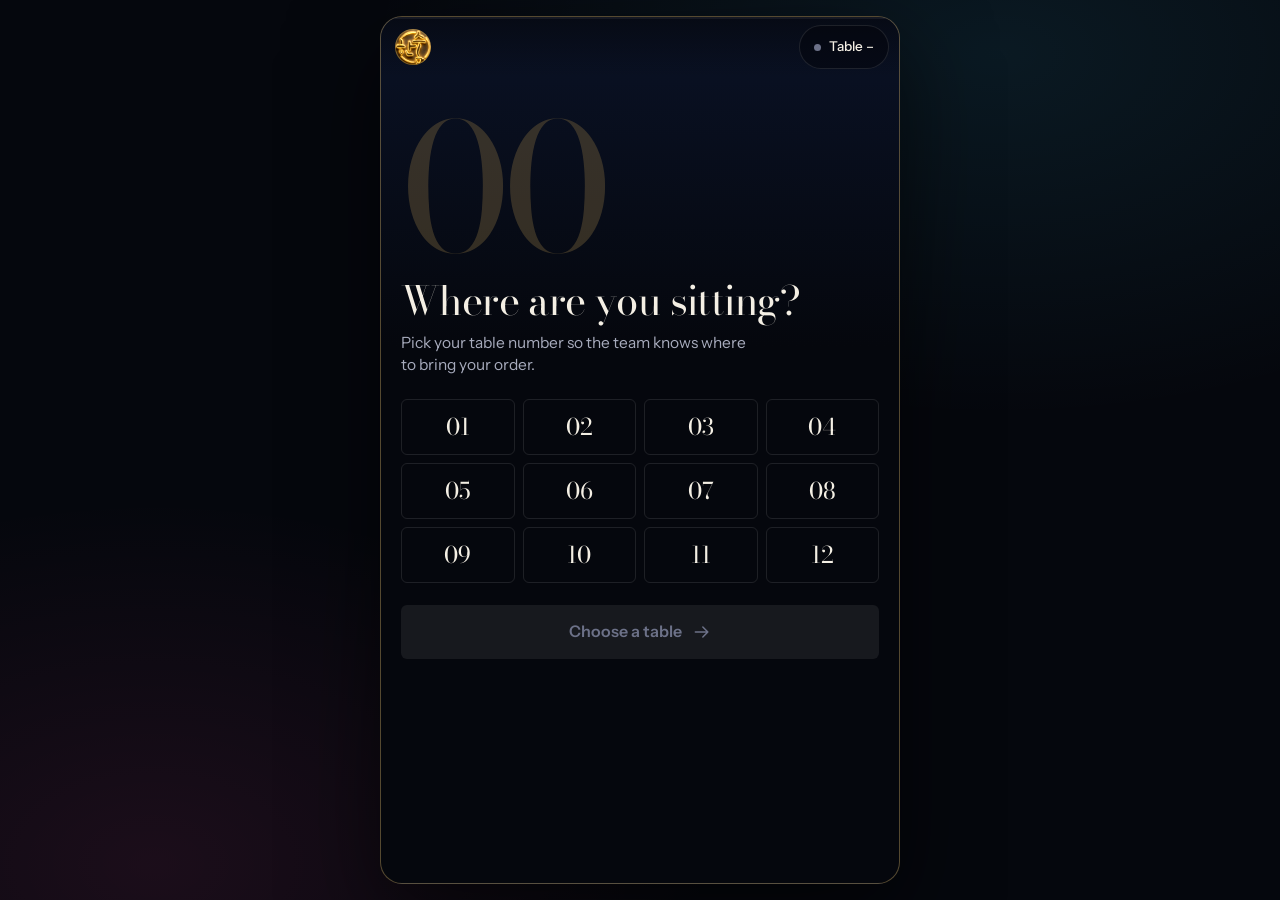
==== commit 7fd323d3: "feat: add Signature images and optimize image loading Hansum Signature leaf option (Saigon 780,000 /" ====
--- a/hansum-saigon.html
+++ b/hansum-saigon.html
@@ -10,6 +10,7 @@
 <script src="js/vue.global.js"></script>
 <script>/* Paste your deployed Cloudflare Worker URL here to enable Telegram orders. */ window.HANSUM_SAIGON_TELEGRAM_ENDPOINT = 'https://hansum-telegram-saigon.siuking0406.workers.dev';</script>
 <link rel="stylesheet" href="css/order.css">
+<script src="js/signature-flavors.js"></script>
 <script src="js/order-ui.js"></script>
 </head>
 <body>
@@ -56,8 +57,9 @@
 data(){return{
 /* V2.1 interface: this page's location facts, shown by the shared UI (js/order-ui.js). Values are the ones the previous template hard-coded. */
 L:{name:"Saigon",city:"Ho Chi Minh City",handle:"hansum.saigon",chooser:true,wifi:{ssid:"HANSUM",pass:"hansum12"},ig:"https://www.instagram.com/hansum.saigon/",map:"https://www.google.com/maps/search/?api=1&query=30B%20Ng%C3%B4%20%C4%90%E1%BB%A9c%20K%E1%BA%BF%2C%20B%E1%BA%BFn%20Ngh%C3%A9%2C%20District%201%2C%20Ho%20Chi%20Minh%20City%2C%20Vietnam",qrIg:"images/qr-saigon-ig.png",qrMap:"images/qr-saigon-map.png",drinkPhoto:"images/welcome-drinks.jpg",drinkPos:"50% 55%"},
+/* Hansum Signature: one fixed price for this branch, shared by all 8 blends (list in js/signature-flavors.js). */
 /* Shisha options as previously passed to selectShisha()/selectRefill() by the template (single source for display and selection). */
-shishaOptions:[{type:'Classic',name:'Blonde Leaf',price:580000,fruitHead:false},{type:'Premium',name:'Dark Leaf',price:780000,fruitHead:false},{type:'Fruit Head',name:'Fresh Fruit',price:1180000,fruitHead:true}],
+shishaOptions:[{type:'Classic',name:'Blonde Leaf',price:580000,fruitHead:false},{type:'Premium',name:'Dark Leaf',price:780000,fruitHead:false},{type:'Fruit Head',name:'Fresh Fruit',price:1180000,fruitHead:true},{type:'Signature',name:'Hansum Signature',price:780000,fruitHead:false}],
 refillOptions:[{type:'Refill Blonde',name:'Refill — Blonde Leaf',price:480000,leaf:'Blonde Leaf'},{type:'Refill Dark',name:'Refill — Dark Leaf',price:580000,leaf:'Dark Leaf'}],
 stepNames:{1:'SHISHA',2:'BOWL',3:'FLAVOR',4:'STRENGTH',5:'COOLING',6:'ADD-ONS',7:'REVIEW'},
 step:0,
@@ -68,9 +70,10 @@
 zh:{wantMore:'想再點些甚麼？',orderMoreTitle:'加點',orderMoreHint:'隨時可加點水煙或飲品，餐牌一直開放。',drinksBtn:'飲品',shishaBtn:'水煙',back:'返回',table:'枱號',qrTable:'QR 枱號',step:'步驟',welcome:'歡迎來到 HANSUM',chooseTable:'選擇您的枱號',chooseTableHint:'選擇枱號後，即可開始您的 Hansum 體驗。',continue:'繼續',shishaSelection:'水煙選擇',shishaHint:'選擇您喜歡的煙葉體驗。',addons:'附加選項',reviewOrder:'查看訂單',subtotal:'小計',vat:'未含 8/10% VAT',vatSentence:'價格未包括 8/10% VAT。',sending:'正在傳送…',confirmShisha:'確認水煙訂單',shishaSent:'水煙訂單已傳送',thankYou:'謝謝您',shishaSentHint:'您的水煙訂單已確認並傳送給我們的團隊。',orderMore:'加點飲品及其他項目',finish:'完成',addToOrder:'加入您的訂單',addToOrderHint:'加入飲品及其他項目；水煙訂單已經傳送給團隊。',drinkCategories:'飲品分類',add:'加入',reviewDrinkOrder:'查看飲品訂單',additionalOrder:'加點訂單',cat_Cocktails:'雞尾酒',cat_FrozenSeries:'冰沙系列',cat_86:'-86°C 冰凍咖啡',cat_Coffee:'咖啡',cat_Shooters:'Shot 酒',cat_Mocktails:'無酒精雞尾酒及軟飲',cat_Beer:'啤酒 · 燒酒 · 葡萄酒',cat_Bottle:'整瓶酒服務'},
 ko:{wantMore:'더 필요하신가요?',orderMoreTitle:'추가 주문',orderMoreHint:'시샤와 음료를 언제든지 추가로 주문하실 수 있습니다. 메뉴는 계속 열려 있습니다.',drinksBtn:'음료',shishaBtn:'시샤',back:'뒤로',table:'테이블',qrTable:'QR 테이블',step:'단계',welcome:'HANSUM에 오신 것을 환영합니다',chooseTable:'테이블을 선택하세요',chooseTableHint:'테이블을 선택하고 Hansum 경험을 시작하세요.',continue:'계속',shishaSelection:'시샤 선택',shishaHint:'원하시는 리프 경험을 선택하세요.',addons:'추가 옵션',reviewOrder:'주문 확인',subtotal:'소계',vat:'8/10% VAT 별도',vatSentence:'가격에는 8/10% VAT가 포함되어 있지 않습니다.',sending:'전송 중…',confirmShisha:'시샤 주문 확정',shishaSent:'시샤 주문 전송 완료',thankYou:'감사합니다',shishaSentHint:'시샤 주문이 확인되어 팀에 전송되었습니다.',orderMore:'음료 및 추가 메뉴 주문',finish:'완료',addToOrder:'주문에 추가',addToOrderHint:'음료와 추가 메뉴를 선택하세요. 시샤 주문은 이미 팀에 전송되었습니다.',drinkCategories:'음료 카테고리',add:'추가',reviewDrinkOrder:'음료 주문 확인',additionalOrder:'추가 주문',cat_Cocktails:'칵테일',cat_FrozenSeries:'프로즌 시리즈',cat_86:'-86°C 프로즌 커피',cat_Coffee:'커피',cat_Shooters:'슈터',cat_Mocktails:'목테일 & 소프트 드링크',cat_Beer:'맥주 · 소주 · 와인',cat_Bottle:'보틀 서비스'}
 },
-order:{table:hasQrTable?qrTable:'',shishaType:'',shishaName:'',price:0,bowl:'',flavorType:'',specific:'',other:'',intensity:5,mint:0,mintiness:0,addons:[],otherAddon:''},
+order:{table:hasQrTable?qrTable:'',shishaType:'',shishaName:'',price:0,bowl:'',flavorType:'',specific:'',other:'',intensity:5,mint:0,mintiness:0,addons:[],otherAddon:'',signatureFlavorId:'',signatureFlavorName:''},
 selectedDirections:[],
 flavorDirections:[],
+signatureFlavors:window.HANSUM_SIGNATURE_FLAVORS||[],
 specificFlavors:[
 {icon:'🍏',name:'DOUBLE APPLE'},{icon:'🌿',name:'MINT'},{icon:'💕',name:'LOVE 66'},{icon:'🍓',name:'LADYKILLER'}
 ],
@@ -142,11 +145,13 @@
 computed:{
 showSpecific(){return this.order.shishaType==='Classic'||this.order.shishaType==='Refill Blonde'},
 canContinueFlavor(){
+if(this.order.flavorType==='Signature')return !!this.order.signatureFlavorId;
 if(this.order.flavorType==='Other')return this.order.other.trim().length>0;
 if(this.order.flavorType==='Omakase'||this.order.flavorType==='Specific')return true;
 return this.selectedDirections.length>0
 },
 flavorSummary(){
+if(this.order.flavorType==='Signature')return this.order.signatureFlavorName;
 if(this.order.flavorType==='Specific')return this.order.specific;
 if(this.order.flavorType==='Other')return this.order.other;
 if(this.order.flavorType==='Omakase')return 'HANSUM OMAKASE';
@@ -210,14 +215,14 @@
 {icon:'🍦',name:'CREAMY',description:'Smooth and dessert-like.'}
 ]},
 selectShisha(type,name,price,fruitHead){
-Object.assign(this.order,{shishaType:type,shishaName:name,price,bowl:'',flavorType:'',specific:'',other:''});
+Object.assign(this.order,{shishaType:type,shishaName:name,price,bowl:'',flavorType:'',specific:'',other:'',signatureFlavorId:'',signatureFlavorName:''});
 this.selectedDirections=[];
 this.setDirections(type!=='Classic');
 this.clampPreferences();
-this.step=fruitHead?3:2
+this.step=(fruitHead||type==='Signature')?3:2
 },
 selectRefill(name,price,leaf){
-Object.assign(this.order,{shishaType:leaf==='Blonde Leaf'?'Refill Blonde':'Refill Dark',shishaName:name,price,bowl:'',flavorType:'',specific:'',other:''});
+Object.assign(this.order,{shishaType:leaf==='Blonde Leaf'?'Refill Blonde':'Refill Dark',shishaName:name,price,bowl:'',flavorType:'',specific:'',other:'',signatureFlavorId:'',signatureFlavorName:''});
 this.selectedDirections=[];
 this.setDirections(leaf!=='Blonde Leaf');
 this.clampPreferences();
@@ -234,6 +239,7 @@
 selectSpecific(f){this.order.flavorType='Specific';this.order.specific=f;this.order.other='';this.selectedDirections=[]},
 selectOther(){this.order.flavorType='Other';this.order.specific='';this.selectedDirections=[]},
 selectOmakase(){this.order.flavorType='Omakase';this.order.specific='';this.order.other='';this.selectedDirections=[]},
+selectSignature(f){Object.assign(this.order,{flavorType:'Signature',signatureFlavorId:f.id,signatureFlavorName:f.name,specific:'',other:''});this.selectedDirections=[];this.step=4},
 nextFromFlavor(){if(this.canContinueFlavor)this.step=4},
 toggleAddon(a){
 const i=this.order.addons.findIndex(x=>x.name===a.name);
@@ -286,7 +292,7 @@
 if(this.step===1){this.step=0;return}
 if(this.step===9){this.step=this.drinksFrom||0;return}
 if(this.step===10){this.step=9;return}
-if(this.step===3&&(this.order.shishaType==='Fruit Head'||this.order.shishaType==='Refill Blonde'||this.order.shishaType==='Refill Dark')){this.step=1;return}
+if(this.step===3&&(this.order.shishaType==='Fruit Head'||this.order.shishaType==='Refill Blonde'||this.order.shishaType==='Refill Dark'||this.order.shishaType==='Signature')){this.step=1;return}
 if(this.step===6){this.step=4;return}
 this.step--
 },
@@ -299,10 +305,10 @@
   let payload;
   if(additional){
     this.drinkOrderRef=this.additionalRef();
-    payload={type:'additional-order',orderRef:this.drinkOrderRef,parentOrderRef:this.shishaOrderRef,additionalNo:this.nextAdditionalNo(),table:this.order.table,order:{...this.order,addons:this.order.addons.map(a=>({...a})),flavorType:this.flavorSummary},subtotal:this.totalPrice,total:this.totalPrice,vatNote:'Prices are exclusive of 8/10% VAT.',createdAt:new Date().toISOString()};
+    payload={type:'additional-order',orderRef:this.drinkOrderRef,parentOrderRef:this.shishaOrderRef,additionalNo:this.nextAdditionalNo(),table:this.order.table,branch:this.L.name,order:{...this.order,addons:this.order.addons.map(a=>({...a})),flavorType:this.flavorSummary},subtotal:this.totalPrice,total:this.totalPrice,vatNote:'Prices are exclusive of 8/10% VAT.',createdAt:new Date().toISOString()};
   }else{
     this.shishaOrderRef=this.generateRef('SH');
-    payload={type:'shisha',orderRef:this.shishaOrderRef,table:this.order.table,order:{...this.order,flavorType:this.flavorSummary},subtotal:this.totalPrice,total:this.totalPrice,vatNote:'Prices are exclusive of 8/10% VAT.',createdAt:new Date().toISOString()};
+    payload={type:'shisha',orderRef:this.shishaOrderRef,table:this.order.table,branch:this.L.name,order:{...this.order,flavorType:this.flavorSummary},subtotal:this.totalPrice,total:this.totalPrice,vatNote:'Prices are exclusive of 8/10% VAT.',createdAt:new Date().toISOString()};
   }
   try{
     await this.sendToTelegram(payload);
@@ -324,7 +330,7 @@
   this.step=1;
 },
 resetShishaSelection(){
-  Object.assign(this.order,{shishaType:'',shishaName:'',price:0,bowl:'',flavorType:'',specific:'',other:'',intensity:5,mint:0,mintiness:0,addons:[],otherAddon:''});
+  Object.assign(this.order,{shishaType:'',shishaName:'',price:0,bowl:'',flavorType:'',specific:'',other:'',intensity:5,mint:0,mintiness:0,addons:[],otherAddon:'',signatureFlavorId:'',signatureFlavorName:''});
   this.selectedDirections=[];this.flavorDirections=[];this.otherAddonEnabled=false;this.shishaMode='new';
 },
 nextAdditionalNo(){return (Number(this.additionalSeq)||0)+1},
@@ -365,7 +371,7 @@
       const saved=JSON.parse(raw);
       if(saved.order && saved.order.table && String(saved.order.table).toUpperCase()!==qrTable){
         localStorage.removeItem('hansumOrderV55');
-        this.order={table:qrTable,shishaType:'',shishaName:'',price:0,bowl:'',flavorType:'',specific:'',other:'',intensity:5,mint:0,mintiness:0,addons:[],otherAddon:''};
+        this.order={table:qrTable,shishaType:'',shishaName:'',price:0,bowl:'',flavorType:'',specific:'',other:'',intensity:5,mint:0,mintiness:0,addons:[],otherAddon:'',signatureFlavorId:'',signatureFlavorName:''};
         this.basket=[];this.shishaSent=false;this.drinkSent=false;this.additionalSeq=0;this.sessionRef='';this.shishaOrderRef='';this.drinkOrderRef='';this.selectedDirections=[];this.flavorDirections=[];this.otherAddonEnabled=false;this.sentLog=[];this.tableConfirmed=false;this.step=0;
       } else {
         this.restoreState();
--- a/css/order.css
+++ b/css/order.css
@@ -560,3 +560,28 @@
 
 /* Port addition: language selector in the table sheet (production feature) reuses the .seg component with three columns. */
 .seg--3 { grid-template-columns: repeat(3, 1fr); margin: 0 0 14px; }
+
+/* Hansum Signature: 8 house blends as full-width 16:9 photo cards (same language as the leaf bands and bowls).
+   The photos keep dark negative space on the left, so the caption sits lower-left and the bowl stays clear on the right. */
+.scr--sig { padding-bottom: 20px; }
+.sigs { display: flex; flex-direction: column; border-top: 1px solid var(--line-gold); }
+.sig { position: relative; display: block; width: 100%; aspect-ratio: 16 / 9; overflow: hidden; border-bottom: 1px solid var(--line-gold); isolation: isolate; background: var(--night); }
+.sig__img { position: absolute; inset: 0; width: 100%; height: 100%; object-fit: cover; object-position: 50% 50%; z-index: -2; filter: brightness(.9) saturate(1); transition: filter .4s, transform .9s var(--ease); }
+.sig__shade { position: absolute; inset: 0; z-index: -1; background:
+  linear-gradient(90deg, rgba(5, 7, 13, .62) 0%, rgba(5, 7, 13, .22) 46%, rgba(5, 7, 13, 0) 70%),
+  linear-gradient(180deg, rgba(5, 7, 13, 0) 40%, rgba(5, 7, 13, .78) 100%); }
+.sig__cap { position: absolute; left: var(--pad); bottom: 14px; max-width: 64%; display: flex; flex-direction: column; align-items: flex-start; text-shadow: 0 1px 14px rgba(5, 7, 13, .8); }
+.sig__name { font-family: var(--serif); font-style: italic; font-size: clamp(24px, 7vw, 32px); line-height: 1.05; color: var(--tx); }
+.sig__rule { width: 34px; height: 1px; margin: 8px 0 7px; background: linear-gradient(90deg, var(--gold), rgba(216, 181, 106, 0)); }
+.sig__desc { font-size: 13.5px; line-height: 1.35; color: var(--gold-hi); letter-spacing: .01em; }
+.sig__tick { position: absolute; right: 16px; top: 14px; width: 30px; height: 30px; border-radius: 50%; background: var(--gold); color: #1a1408; display: grid; place-items: center; transform: scale(0); transition: transform .3s cubic-bezier(.3, 1.6, .5, 1); }
+.sig__tick .ic { width: 16px; height: 16px; stroke-width: 2.4; }
+.sig.on .sig__tick { transform: scale(1); }
+.sig.on::after { content: ""; position: absolute; inset: 0; border: 2px solid var(--gold); pointer-events: none; animation: fade .25s both; }
+.sig.on .sig__img { transform: scale(1.03); filter: brightness(1); }
+.sigs.pick .sig:not(.on) .sig__img { filter: brightness(.55); }
+.sig:active .sig__img { filter: brightness(.72); }
+@media (max-width: 360px) { .sig__cap { max-width: 72%; bottom: 10px; } .sig__desc { font-size: 12.5px; } }
+/* The Hansum Signature leaf card wraps its title to two lines; give it room so the "Signature" category line is never clipped. */
+.bands--tap .band--sig { min-height: 236px; }
+@media (max-width: 360px) { .bands--tap .band--sig { min-height: 262px; } }
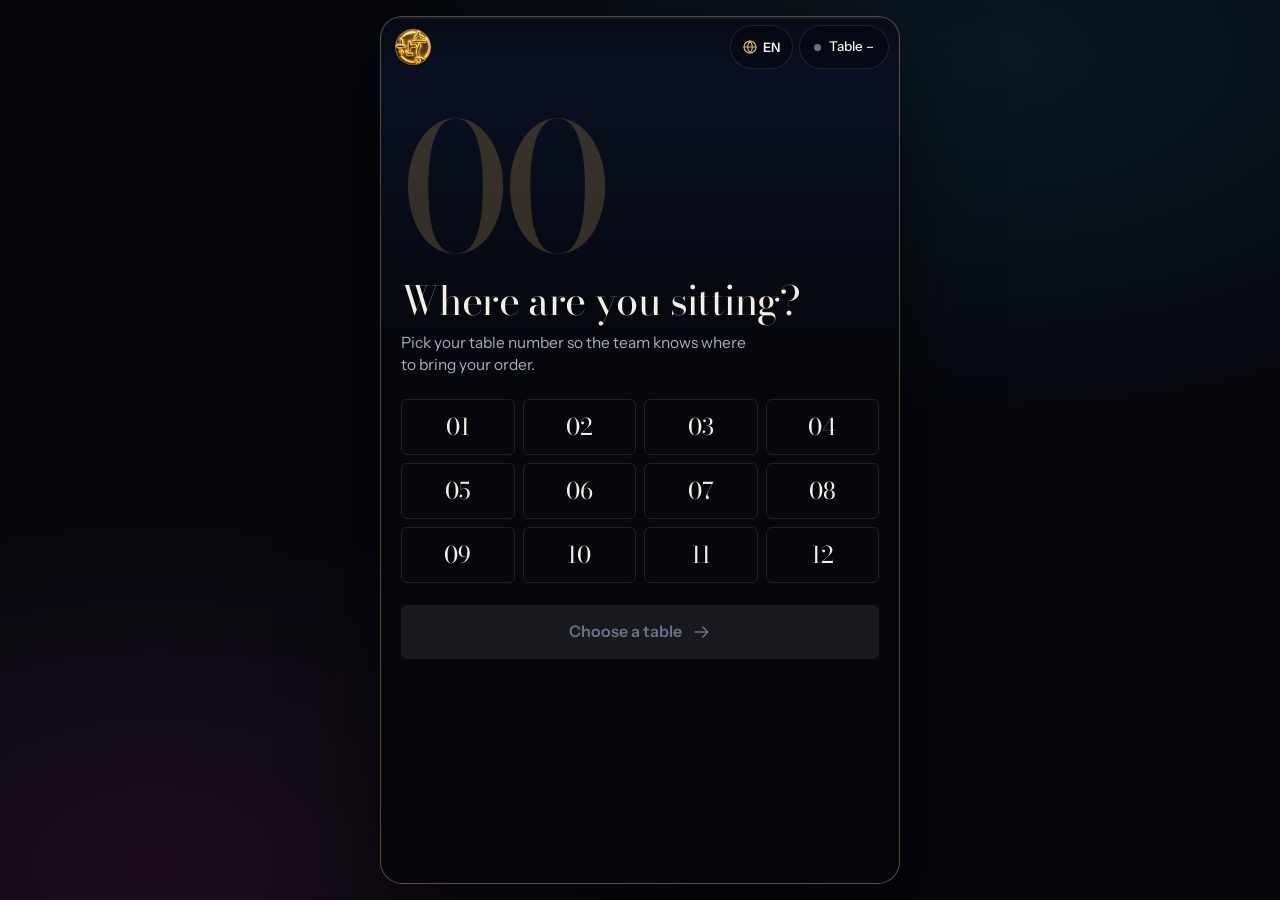
==== commit d94bbed9: "feat(order): multilingual order pages — EN / KO / VI / RU (+ existing 中文) Display only. The order pa" ====
--- a/hansum-saigon.html
+++ b/hansum-saigon.html
@@ -10,7 +10,10 @@
 <script src="js/vue.global.js"></script>
 <script>/* Paste your deployed Cloudflare Worker URL here to enable Telegram orders. */ window.HANSUM_SAIGON_TELEGRAM_ENDPOINT = 'https://hansum-telegram-saigon.siuking0406.workers.dev';</script>
 <link rel="stylesheet" href="css/order.css">
+<script>/* Hansum POS connection (js/order-api.js). '' = off: menu from this page, orders straight to Telegram. NOT live until this branch is merged to main. */ window.HANSUM_ORDER_API = 'https://hansum-order-relay.siuking0406.workers.dev'; window.HANSUM_STORE_ID = 'hcmc';</script>
 <script src="js/signature-flavors.js"></script>
+<script src="js/order-api.js"></script>
+<script src="js/order-i18n.js"></script>
 <script src="js/order-ui.js"></script>
 </head>
 <body>
@@ -48,9 +51,16 @@
 };
 const qrTable=normalizeTable(rawQrTable);
 const allowedTables=['01','02','03','04','05','06','07','08','09','10','11','12'];
-const hasQrTable=allowedTables.includes(qrTable);
+/* Tables 01-12 are built in; with the Hansum POS on, any table set up in POS Settings is accepted (checked by the POS). */
+const hasQrTable=allowedTables.includes(qrTable)||!!(window.HansumOrderAPI&&HansumOrderAPI.acceptsTable(qrTable));
 /* Drink photos are display-only: keep them out of the basket, localStorage and Telegram payload. */
 const basketItem=({img,imgPos,...rest})=>rest;
+/* The unfinished order is kept per browser TAB (sessionStorage): a refresh keeps it, but a new tab, a new visit or a new
+   QR scan always starts a fresh order (QR: for the table in the URL). It used to live in localStorage, shared by every tab
+   and kept forever, so an old step/selection came back: those copies are removed. The language stays in localStorage. */
+const ORDER_KEY='hansumOrderV55';
+const orderStore={get(){try{return sessionStorage.getItem(ORDER_KEY)}catch(e){return null}},set(v){try{sessionStorage.setItem(ORDER_KEY,v)}catch(e){}},remove(){try{sessionStorage.removeItem(ORDER_KEY)}catch(e){}}};
+try{localStorage.removeItem('hansumOrderV55');localStorage.removeItem('hansumOrderV53')}catch(e){}
 createApp({
 template:HansumOrderUI.template,
 mixins:[HansumOrderUI.mixin],
@@ -167,7 +177,7 @@
 grandTotal(){return this.order.price+this.addonTotal+this.basket.reduce((s,i)=>s+i.price*i.qty,0)},
 basketTotal(){return this.basket.reduce((s,i)=>s+i.price*i.qty,0)},
 basketCount(){return this.basket.reduce((s,i)=>s+i.qty,0)},
-  prefMax(){return this.order.shishaType==='Classic'?5:10},
+  prefMax(){const m=window.HansumOrderAPI&&HansumOrderAPI.prefMax(this.order.shishaType);return m!=null?m:(this.order.shishaType==='Classic'?5:10)},
   displayStep(){return this.step>=6?this.step-1:this.step},
   tableLocked(){return hasQrTable},
   vatLabel(){return this.t('vat')},
@@ -213,7 +223,8 @@
 {icon:'🍓',name:'FRUITY',description:'Sweet and easy to enjoy.'},
 {icon:'🍋',name:'CITRUS',description:'Bright and zesty.'},
 {icon:'🍦',name:'CREAMY',description:'Smooth and dessert-like.'}
-]},
+]
+if(window.HansumOrderAPI)this.flavorDirections=HansumOrderAPI.directions(dark,this.flavorDirections)},
 selectShisha(type,name,price,fruitHead){
 Object.assign(this.order,{shishaType:type,shishaName:name,price,bowl:'',flavorType:'',specific:'',other:'',signatureFlavorId:'',signatureFlavorName:''});
 this.selectedDirections=[];
@@ -264,11 +275,11 @@
   return `${prefix}-${this.sessionRef}`;
 },
 persistState(){
-  try{localStorage.setItem('hansumOrderV55',JSON.stringify({step:this.step,order:this.order,selectedDirections:this.selectedDirections,basket:this.basket,shishaSent:this.shishaSent,drinkSent:this.drinkSent,additionalSeq:this.additionalSeq,sessionRef:this.sessionRef,shishaOrderRef:this.shishaOrderRef,drinkOrderRef:this.drinkOrderRef,otherAddonEnabled:this.otherAddonEnabled,sentLog:this.sentLog,tableConfirmed:this.tableConfirmed}));}catch(e){}
+  orderStore.set(JSON.stringify({step:this.step,order:this.order,selectedDirections:this.selectedDirections,basket:this.basket,shishaSent:this.shishaSent,drinkSent:this.drinkSent,additionalSeq:this.additionalSeq,sessionRef:this.sessionRef,shishaOrderRef:this.shishaOrderRef,drinkOrderRef:this.drinkOrderRef,otherAddonEnabled:this.otherAddonEnabled,sentLog:this.sentLog,tableConfirmed:this.tableConfirmed}));
 },
 restoreState(){
   try{
-    const raw=localStorage.getItem('hansumOrderV55') || localStorage.getItem('hansumOrderV53'); if(!raw)return;
+    const raw=orderStore.get(); if(!raw)return;
     const saved=JSON.parse(raw);
     if(saved.order)Object.assign(this.order,saved.order);
     if(Array.isArray(saved.selectedDirections))this.selectedDirections=saved.selectedDirections;
@@ -285,7 +296,7 @@
     this.clampPreferences();
   }catch(e){console.warn('Could not restore order',e)}
 },
-clearSavedOrder(){try{localStorage.removeItem('hansumOrderV55')}catch(e){}},
+clearSavedOrder(){orderStore.remove()},
 formatPrice(n){return Number(n).toLocaleString('en-US')},
 back(){
 if(this.step<=0)return;
@@ -314,24 +325,36 @@
     await this.sendToTelegram(payload);
     if(additional){
       this.additionalSeq=this.nextAdditionalNo();this.drinkSent=true;this.logSent('Additional shisha',this.drinkOrderRef,logTitle,this.totalPrice);this.resetShishaSelection();
-      this.sendMessage='';this.step=11;this.persistState();
+      this.sendMessage='';this.step=11;this.persistState();this.scheduleNewOrder();
     }else{
-      this.shishaSent=true;this.logSent('Shisha',this.shishaOrderRef,logTitle,this.totalPrice);this.sendMessage='';this.step=8;this.persistState();
+      this.shishaSent=true;this.logSent('Shisha',this.shishaOrderRef,logTitle,this.totalPrice);this.sendMessage='';this.step=8;this.persistState();this.scheduleNewOrder();
     }
   }catch(e){
-    console.error(e);this.sendMessage='We could not send the order to our team. Please try again. Your selection is saved on this device.';
+    console.error(e);this.sendMessage=(e&&e.userMessage)||'We could not send the order to our team. Please try again. Your selection is saved on this device.';
   }finally{this.sending=false}
 },
 /* A new additional order starts here: the previous additional order (if any) is finished, so its "sent" state is cleared. */
-startMoreOrder(){this.sendMessage='';this.drinkSent=false;this.drinkOrderRef='';this.drinksFrom=(this.step===8||this.step===11||this.step===0)?this.step:0;this.step=9},
+startMoreOrder(){clearTimeout(this._newOrderT);this.sendMessage='';this.drinkSent=false;this.drinkOrderRef='';this.drinksFrom=(this.step===8||this.step===11||this.step===0)?this.step:0;this.step=9},
 startMoreShisha(){
-  this.sendMessage='';this.drinkSent=false;this.drinkOrderRef='';
+  clearTimeout(this._newOrderT);this.sendMessage='';this.drinkSent=false;this.drinkOrderRef='';
   if(this.shishaSent)this.resetShishaSelection();
   this.step=1;
 },
 resetShishaSelection(){
   Object.assign(this.order,{shishaType:'',shishaName:'',price:0,bowl:'',flavorType:'',specific:'',other:'',intensity:5,mint:0,mintiness:0,addons:[],otherAddon:'',signatureFlavorId:'',signatureFlavorName:''});
   this.selectedDirections=[];this.flavorDirections=[];this.otherAddonEnabled=false;this.shishaMode='new';
+  if(window.HansumOrderAPI)HansumOrderAPI.applyDefaults(this.order);
+},
+/* Manual entry (table chooser, no QR table): after an order is sent, show the confirmation briefly, then start a fresh
+   order at Table Selection (shared device). With a QR table the confirmation and "Order more" stay as they are. */
+scheduleNewOrder(){if(this.tableLocked||!this.L.chooser)return;clearTimeout(this._newOrderT);this._newOrderT=setTimeout(()=>{if(this.step===8||this.step===11||this.step===0)this.newOrder()},6000)},
+newOrder(){
+  clearTimeout(this._newOrderT);this.clearSavedOrder();
+  this.order={table:hasQrTable?qrTable:'',shishaType:'',shishaName:'',price:0,bowl:'',flavorType:'',specific:'',other:'',intensity:5,mint:0,mintiness:0,addons:[],otherAddon:'',signatureFlavorId:'',signatureFlavorName:''};
+  if(window.HansumOrderAPI)HansumOrderAPI.applyDefaults(this.order);
+  this.basket=[];this.shishaSent=false;this.drinkSent=false;this.additionalSeq=0;this.sessionRef='';this.shishaOrderRef='';this.drinkOrderRef='';
+  this.selectedDirections=[];this.flavorDirections=[];this.otherAddonEnabled=false;this.sentLog=[];this.sendMessage='';this.shishaMode='new';this.drinksFrom=0;this.openCat=0;
+  this.tableConfirmed=false;this.step=0;
 },
 nextAdditionalNo(){return (Number(this.additionalSeq)||0)+1},
 additionalRef(){
@@ -351,12 +374,14 @@
   try{
     await this.sendToTelegram(payload);
     /* The items are now sent: empty the cart so they can never be sent again with the next additional order. */
-    this.additionalSeq=this.nextAdditionalNo();this.drinkSent=true;this.logSent('Drinks',this.drinkOrderRef,logTitle,logTotal);this.basket=[];this.sendMessage='';this.step=11;this.persistState();
+    this.additionalSeq=this.nextAdditionalNo();this.drinkSent=true;this.logSent('Drinks',this.drinkOrderRef,logTitle,logTotal);this.basket=[];this.sendMessage='';this.step=11;this.persistState();this.scheduleNewOrder();
   }catch(e){
-    console.error(e);this.sendMessage='We could not send the additional order to our team. Please try again. Your items are saved on this device.';
+    console.error(e);this.sendMessage=(e&&e.userMessage)||'We could not send the additional order to our team. Please try again. Your items are saved on this device.';
   }finally{this.sending=false}
 },
 async sendToTelegram(payload){
+  /* Hansum POS first (saved in the POS database, which then notifies Telegram); old Telegram route if it fails. */
+  if(window.HansumOrderAPI&&HansumOrderAPI.enabled()){if(await HansumOrderAPI.send(payload))return;payload=HansumOrderAPI.fallbackPayload(payload);}
   const TELEGRAM_ENDPOINT=window.HANSUM_SAIGON_TELEGRAM_ENDPOINT||'';
   if(!TELEGRAM_ENDPOINT) throw new Error('Telegram endpoint is not configured');
   const res=await fetch(TELEGRAM_ENDPOINT,{method:'POST',headers:{'Content-Type':'application/json'},body:JSON.stringify(payload)});
@@ -366,11 +391,11 @@
 initializeQrTable(){
   if(!hasQrTable)return;
   try{
-    const raw=localStorage.getItem('hansumOrderV55');
+    const raw=orderStore.get();
     if(raw){
       const saved=JSON.parse(raw);
       if(saved.order && saved.order.table && String(saved.order.table).toUpperCase()!==qrTable){
-        localStorage.removeItem('hansumOrderV55');
+        orderStore.remove();
         this.order={table:qrTable,shishaType:'',shishaName:'',price:0,bowl:'',flavorType:'',specific:'',other:'',intensity:5,mint:0,mintiness:0,addons:[],otherAddon:'',signatureFlavorId:'',signatureFlavorName:''};
         this.basket=[];this.shishaSent=false;this.drinkSent=false;this.additionalSeq=0;this.sessionRef='';this.shishaOrderRef='';this.drinkOrderRef='';this.selectedDirections=[];this.flavorDirections=[];this.otherAddonEnabled=false;this.sentLog=[];this.tableConfirmed=false;this.step=0;
       } else {
@@ -386,7 +411,8 @@
 mounted(){
   try{const savedLocale=localStorage.getItem('hansumLocale');if(['en','zh','ko'].includes(savedLocale))this.locale=savedLocale}catch(e){}
   if(hasQrTable)this.initializeQrTable();
-  else this.restoreState();
+  else{this.restoreState();if(this.step===8||this.step===11)this.newOrder();}
+  if(window.HansumOrderAPI)HansumOrderAPI.attach(this);
 }
 }).mount('#app');
 </script>
--- a/css/order.css
+++ b/css/order.css
@@ -41,6 +41,73 @@
   font-weight: 400 700;
   font-stretch: 100%; font-display: swap;
   src: url(../fonts/InstrumentSans-normal-latin.woff2) format('woff2');
+  unicode-range: U+0000-00FF, U+0131, U+0152-0153, U+02BB-02BC, U+02C6, U+02DA, U+02DC, U+0304, U+0308, U+0329, U+2000-206F, U+20AC, U+2122, U+2191, U+2193, U+2212, U+2215, U+FEFF, U+FFFD;
+}
+
+/* Vietnamese + Russian voice: Bodoni Moda has no Vietnamese tone letters and no Cyrillic, so those two languages use
+   Playfair Display (same didone family feel). Only downloaded when the page is in vi / ru (see :root:lang rules). */
+@font-face {
+  font-family: 'Hansum Display Intl';
+  font-style: italic;
+  font-weight: 400 600;
+  font-display: swap;
+  src: url(../fonts/PlayfairDisplay-italic-cyrillic.woff2) format('woff2');
+  unicode-range: U+0301, U+0400-045F, U+0490-0491, U+04B0-04B1, U+2116;
+}
+@font-face {
+  font-family: 'Hansum Display Intl';
+  font-style: italic;
+  font-weight: 400 600;
+  font-display: swap;
+  src: url(../fonts/PlayfairDisplay-italic-vietnamese.woff2) format('woff2');
+  unicode-range: U+0102-0103, U+0110-0111, U+0128-0129, U+0168-0169, U+01A0-01A1, U+01AF-01B0, U+0300-0301, U+0303-0304, U+0308-0309, U+0323, U+0329, U+1EA0-1EF9, U+20AB;
+}
+@font-face {
+  font-family: 'Hansum Display Intl';
+  font-style: italic;
+  font-weight: 400 600;
+  font-display: swap;
+  src: url(../fonts/PlayfairDisplay-italic-latin-ext.woff2) format('woff2');
+  unicode-range: U+0100-02BA, U+02BD-02C5, U+02C7-02CC, U+02CE-02D7, U+02DD-02FF, U+0304, U+0308, U+0329, U+1D00-1DBF, U+1E00-1E9F, U+1EF2-1EFF, U+2020, U+20A0-20AB, U+20AD-20C4, U+2113, U+2C60-2C7F, U+A720-A7FF;
+}
+@font-face {
+  font-family: 'Hansum Display Intl';
+  font-style: italic;
+  font-weight: 400 600;
+  font-display: swap;
+  src: url(../fonts/PlayfairDisplay-italic-latin.woff2) format('woff2');
+  unicode-range: U+0000-00FF, U+0131, U+0152-0153, U+02BB-02BC, U+02C6, U+02DA, U+02DC, U+0304, U+0308, U+0329, U+2000-206F, U+20AC, U+2122, U+2191, U+2193, U+2212, U+2215, U+FEFF, U+FFFD;
+}
+@font-face {
+  font-family: 'Hansum Display Intl';
+  font-style: normal;
+  font-weight: 400 600;
+  font-display: swap;
+  src: url(../fonts/PlayfairDisplay-normal-cyrillic.woff2) format('woff2');
+  unicode-range: U+0301, U+0400-045F, U+0490-0491, U+04B0-04B1, U+2116;
+}
+@font-face {
+  font-family: 'Hansum Display Intl';
+  font-style: normal;
+  font-weight: 400 600;
+  font-display: swap;
+  src: url(../fonts/PlayfairDisplay-normal-vietnamese.woff2) format('woff2');
+  unicode-range: U+0102-0103, U+0110-0111, U+0128-0129, U+0168-0169, U+01A0-01A1, U+01AF-01B0, U+0300-0301, U+0303-0304, U+0308-0309, U+0323, U+0329, U+1EA0-1EF9, U+20AB;
+}
+@font-face {
+  font-family: 'Hansum Display Intl';
+  font-style: normal;
+  font-weight: 400 600;
+  font-display: swap;
+  src: url(../fonts/PlayfairDisplay-normal-latin-ext.woff2) format('woff2');
+  unicode-range: U+0100-02BA, U+02BD-02C5, U+02C7-02CC, U+02CE-02D7, U+02DD-02FF, U+0304, U+0308, U+0329, U+1D00-1DBF, U+1E00-1E9F, U+1EF2-1EFF, U+2020, U+20A0-20AB, U+20AD-20C4, U+2113, U+2C60-2C7F, U+A720-A7FF;
+}
+@font-face {
+  font-family: 'Hansum Display Intl';
+  font-style: normal;
+  font-weight: 400 600;
+  font-display: swap;
+  src: url(../fonts/PlayfairDisplay-normal-latin.woff2) format('woff2');
   unicode-range: U+0000-00FF, U+0131, U+0152-0153, U+02BB-02BC, U+02C6, U+02DA, U+02DC, U+0304, U+0308, U+0329, U+2000-206F, U+20AC, U+2122, U+2191, U+2193, U+2212, U+2215, U+FEFF, U+FFFD;
 }
 
@@ -118,7 +185,7 @@
 [data-step="0"] .pline i { opacity: 0; }
 .top {
   position: absolute; z-index: 20; inset: 0 0 auto 0; height: calc(var(--top-h) + var(--safe-t)); padding: var(--safe-t) 10px 0;
-  display: grid; grid-template-columns: 1fr auto 1fr; align-items: center;
+  display: grid; grid-template-columns: auto minmax(0, 1fr) auto; gap: 6px; align-items: center;
   background: linear-gradient(180deg, var(--ink) 92%, rgba(5, 7, 13, 0));
 }
 .top--clear { background: linear-gradient(180deg, rgba(5, 7, 13, .7), rgba(5, 7, 13, 0)); }
@@ -128,7 +195,7 @@
   background: #000 url(../images/hansum-logo-gold.jpg) 49.4% 31.5% / 181% auto no-repeat;
   filter: contrast(1.25) brightness(1.05);
 }
-.top__mid { display: flex; flex-direction: column; align-items: center; line-height: 1.1; min-width: 80px; }
+.top__mid { display: flex; flex-direction: column; align-items: center; line-height: 1.1; min-width: 0; text-align: center; }
 .top__name { font-family: var(--serif); font-style: italic; font-size: 19px; }
 .top__count { font-size: 11.5px; color: var(--mute); margin-top: 2px; }
 .tab-chip {
@@ -421,7 +488,8 @@
 .more .sub { margin-bottom: 8px; }
 
 /* ---------- 9. drinks ---------- */
-.scr--drinks { padding-top: 0; padding-bottom: 20px; }
+/* Bottom padding: the last drink always scrolls fully clear of the dock with room to spare. */
+.scr--drinks { padding-top: 0; padding-bottom: 48px; }
 .dhead { position: relative; min-height: 236px; display: flex; align-items: flex-end; overflow: hidden; }
 .dhead__photo { position: absolute; inset: 0; background-size: 122% auto; background-repeat: no-repeat; filter: brightness(.8) saturate(1.1); animation: settle 1.4s var(--ease) backwards; }
 .dhead__shade { position: absolute; inset: 0; background: linear-gradient(180deg, rgba(5, 7, 13, .6) 0, rgba(5, 7, 13, .1) 30%, rgba(5, 7, 13, .92) 100%); }
@@ -430,9 +498,9 @@
 .cats { border-top: 1px solid var(--line-gold); }
 .cat { border-bottom: 1px solid var(--line); }
 .cat__h { font: inherit; }
-.cat__btn { display: flex; align-items: center; gap: 12px; width: 100%; min-height: 66px; padding: 14px var(--pad); }
-.cat__title { flex: 1; min-width: 0; font-family: var(--serif); font-size: 23px; line-height: 1.15; }
-.cat__meta { font-size: 13px; color: var(--mute); text-align: right; }
+.cat__btn { display: flex; align-items: center; gap: 12px; width: 100%; min-height: 60px; padding: 10px var(--pad); }
+.cat__title { flex: 1; min-width: 0; font-family: var(--serif); font-size: 22px; line-height: 1.12; text-wrap: balance; }
+.cat__meta { font-size: 13px; color: var(--mute); text-align: right; white-space: nowrap; }
 .cat__chev { color: var(--mute); transition: transform .35s var(--ease); }
 .cat.open .cat__chev { transform: rotate(180deg); color: var(--gold-hi); }
 .cat.open { background: linear-gradient(180deg, rgba(216, 181, 106, .05), transparent 200px); }
@@ -444,10 +512,15 @@
 .item__name { font-weight: 500; font-size: 16px; line-height: 1.3; }
 .item__note { font-size: 13px; color: var(--mute); line-height: 1.35; }
 .item__price { font-size: 14px; color: var(--gold-hi); margin-top: 2px; }
-/* Optional drink photo: only rendered when the item has img; rows without one keep the text-only layout. */
-.item--img { padding-top: 10px; padding-bottom: 10px; }
-.item__img { flex: none; width: 84px; height: 84px; object-fit: cover; border-radius: 10px; background: #15130f; border: 1px solid var(--line-gold); }
-@media (min-width: 600px) { .item__img { width: 92px; height: 92px; border-radius: 12px; } }
+/* Optional drink photo: only rendered when the item has img; rows without one keep the text-only layout.
+   Photo rows share one grid: [photo] [name / note / price] [+]; every photo row is the same height (--drink-img + 2 x 10px),
+   the text block and + are centred on the photo. A name/price block always fits inside the photo height, so those rows never
+   differ; only an item with a long ingredient note (cocktails) may grow, rather than hide text. */
+:root { --drink-img: 84px; }
+@media (min-width: 600px) { :root { --drink-img: 92px; } }
+.item--img { display: grid; grid-template-columns: var(--drink-img) minmax(0, 1fr) auto; align-items: center; column-gap: 14px; min-height: calc(var(--drink-img) + 20px); padding-top: 10px; padding-bottom: 10px; }
+.item__img { flex: none; width: var(--drink-img); height: var(--drink-img); object-fit: cover; border-radius: 10px; background: #15130f; border: 1px solid var(--line-gold); }
+.item--img .add, .item--img .qty { justify-self: end; }
 .add { flex: none; width: 44px; height: 44px; border-radius: 50%; border: 1px solid var(--line-gold); display: grid; place-items: center; color: var(--gold-hi); transition: background .18s, transform .12s; }
 .add:active { transform: scale(.9); background: rgba(216, 181, 106, .2); }
 .qty { flex: none; display: inline-flex; align-items: center; height: 44px; border-radius: 999px; background: var(--gold); color: #1a1408; animation: pop .3s cubic-bezier(.3, 1.6, .5, 1); }
@@ -561,8 +634,8 @@
 /* Port addition: language selector in the table sheet (production feature) reuses the .seg component with three columns. */
 .seg--3 { grid-template-columns: repeat(3, 1fr); margin: 0 0 14px; }
 
-/* Hansum Signature: 8 house blends as full-width 16:9 photo cards (same language as the leaf bands and bowls).
-   The photos keep dark negative space on the left, so the caption sits lower-left and the bowl stays clear on the right. */
+/* Hansum Signature: 8 house blends as full-width photo cards (16:9 source photos, object-fit: cover), same size as the leaf bands
+   (height set by --menu-card-h below). Caption sits lower-left on a bottom/left shade. */
 .scr--sig { padding-bottom: 20px; }
 .sigs { display: flex; flex-direction: column; border-top: 1px solid var(--line-gold); }
 .sig { position: relative; display: block; width: 100%; aspect-ratio: 16 / 9; overflow: hidden; border-bottom: 1px solid var(--line-gold); isolation: isolate; background: var(--night); }
@@ -582,6 +655,71 @@
 .sigs.pick .sig:not(.on) .sig__img { filter: brightness(.55); }
 .sig:active .sig__img { filter: brightness(.72); }
 @media (max-width: 360px) { .sig__cap { max-width: 72%; bottom: 10px; } .sig__desc { font-size: 12.5px; } }
-/* The Hansum Signature leaf card wraps its title to two lines; give it room so the "Signature" category line is never clipped. */
-.bands--tap .band--sig { min-height: 236px; }
-@media (max-width: 360px) { .bands--tap .band--sig { min-height: 262px; } }
+/* One card size for the whole shisha menu: the 4 leaf bands and the 8 Signature blends share --menu-card-h.
+   Sized for the tallest content (Hansum Signature: two-line title + notes + gauge + helper), so no card clips text;
+   fixed height (not flex-grow), so every card is identical whatever the viewport height. */
+:root { --menu-card-h: 208px; }
+.bands--tap .band, .bands--tap .band.on { flex: 0 0 var(--menu-card-h); height: var(--menu-card-h); min-height: 0; }
+.sig { aspect-ratio: auto; height: var(--menu-card-h); }
+/* Signature blend captions use the leaf band's type scale and insets. */
+.sig__cap { bottom: 12px; max-width: 72%; }
+.sig__name { font-size: clamp(30px, 8.6vw, 38px); }
+.sig__desc { font-size: 14px; }
+.sig__shade { background:
+  linear-gradient(90deg, rgba(5, 7, 13, .55) 0%, rgba(5, 7, 13, .18) 50%, rgba(5, 7, 13, 0) 72%),
+  linear-gradient(180deg, rgba(5, 7, 13, .05) 30%, rgba(5, 7, 13, .86) 100%); }
+@media (max-width: 360px) { .sig__cap { max-width: 80%; } .sig__desc { font-size: 13px; } }
+@media (min-width: 700px) { .sig__name { font-size: 40px; } }
+/* Tasting line under the ingredients: third in the hierarchy (name > ingredients > tasting), muted gold-grey. */
+.sig__note { margin-top: 3px; font-size: 12px; line-height: 1.25; font-style: italic; letter-spacing: .015em; color: rgba(222, 208, 178, .72); }
+@media (max-width: 360px) { .sig__note { font-size: 11.5px; margin-top: 2px; } }
+
+/* ===== Languages (js/order-i18n.js) =====
+   English keeps Bodoni Moda + Instrument Sans exactly as before. Other scripts switch the two font variables:
+   vi / ru → Playfair Display (has Vietnamese + Cyrillic) for the voice, the phone's UI font for the work;
+   ko / zh → Latin words (product names, Hansum) keep Bodoni / Instrument; Hangul / CJK fall back to the phone's own
+   fonts (no web font download). */
+:root:lang(vi), :root:lang(ru) {
+  --serif: 'Hansum Display Intl', 'Playfair Display', 'Times New Roman', serif;
+  --sans: system-ui, -apple-system, 'Segoe UI', Roboto, 'Noto Sans', 'Helvetica Neue', Arial, sans-serif;
+}
+:root:lang(ko) {
+  --serif: 'Bodoni Moda', 'Apple SD Gothic Neo', 'Noto Sans KR', 'Malgun Gothic', 'Nanum Gothic', sans-serif;
+  --sans: 'Instrument Sans', 'Apple SD Gothic Neo', 'Noto Sans KR', 'Malgun Gothic', system-ui, sans-serif;
+}
+:root:lang(zh) {
+  --serif: 'Bodoni Moda', 'PingFang TC', 'Noto Sans TC', 'Microsoft JhengHei', 'Heiti TC', sans-serif;
+  --sans: 'Instrument Sans', 'PingFang TC', 'Noto Sans TC', 'Microsoft JhengHei', system-ui, sans-serif;
+}
+/* Hangul / CJK have no italic and no tight display spacing: keep them upright and let them breathe */
+:root:lang(ko) *, :root:lang(zh) * { font-style: normal !important; letter-spacing: 0 !important; }
+:root:lang(ko) .display, :root:lang(zh) .display { font-weight: 600; line-height: 1.12; font-size: clamp(42px, 12.5vw, 60px); }
+:root:lang(ko) .h1, :root:lang(zh) .h1 { font-weight: 600; line-height: 1.25; }
+:root:lang(ko) body, :root:lang(ko) .shell { word-break: keep-all; overflow-wrap: break-word; }
+/* prices / numbers never break inside (longer labels next to them wrap instead) */
+:root:not(:lang(en)) .num, :root:not(:lang(en)) .total__n, :root:not(:lang(en)) .band__price, :root:not(:lang(en)) .cat__meta { white-space: nowrap; }
+/* Longer Russian / Vietnamese words: wrap instead of overflowing, never shrink below the normal sizes */
+:root:lang(ru) .shell, :root:lang(vi) .shell { overflow-wrap: break-word; hyphens: auto; }
+:root:lang(ru) .display, :root:lang(vi) .display { font-size: clamp(44px, 13vw, 64px); line-height: 1; }
+.btn > span, .dock__hint { overflow-wrap: anywhere; }
+
+.top__end { display: flex; align-items: center; gap: 6px; justify-self: end; min-width: 0; }
+.top__end .tab-chip { white-space: nowrap; }
+.lang-chip {
+  height: 44px; min-width: 44px; display: inline-flex; align-items: center; justify-content: center; gap: 5px; padding: 0 11px;
+  border: 1px solid var(--line); border-radius: 999px; font-size: 13px; font-weight: 600; letter-spacing: .04em; background: rgba(5, 7, 13, .55); color: var(--tx);
+}
+.lang-chip .ic { width: 16px; height: 16px; color: var(--gold); }
+@media (max-width: 374px) { .lang-chip .ic { display: none; } .lang-chip { padding: 0 10px; } .tab-chip { padding: 0 12px; } }
+.lang-row { width: 100%; display: flex; align-items: center; gap: 12px; min-height: 56px; margin: 0 0 6px; padding: 0 2px; border-top: 1px solid var(--line); text-align: left; }
+.lang-row .ic { width: 18px; height: 18px; color: var(--mute); }
+.lang-row .ic:first-child { color: var(--gold); }
+.lang-row__k { flex: 1; font-weight: 500; }
+.lang-row__v { color: var(--mute); font-size: 14.5px; }
+.langs { display: grid; gap: 8px; margin: 18px 0 8px; }
+.langs__opt {
+  display: flex; align-items: center; justify-content: space-between; min-height: 56px; padding: 0 18px; border: 1px solid var(--line); border-radius: 6px;
+  font-size: 18px; text-align: left; transition: background .2s, border-color .2s, color .2s;
+}
+.langs__opt.on { background: rgba(216, 181, 106, .14); border-color: var(--line-gold); color: var(--gold-hi); }
+.langs__opt .ic { width: 20px; height: 20px; color: var(--gold); }
